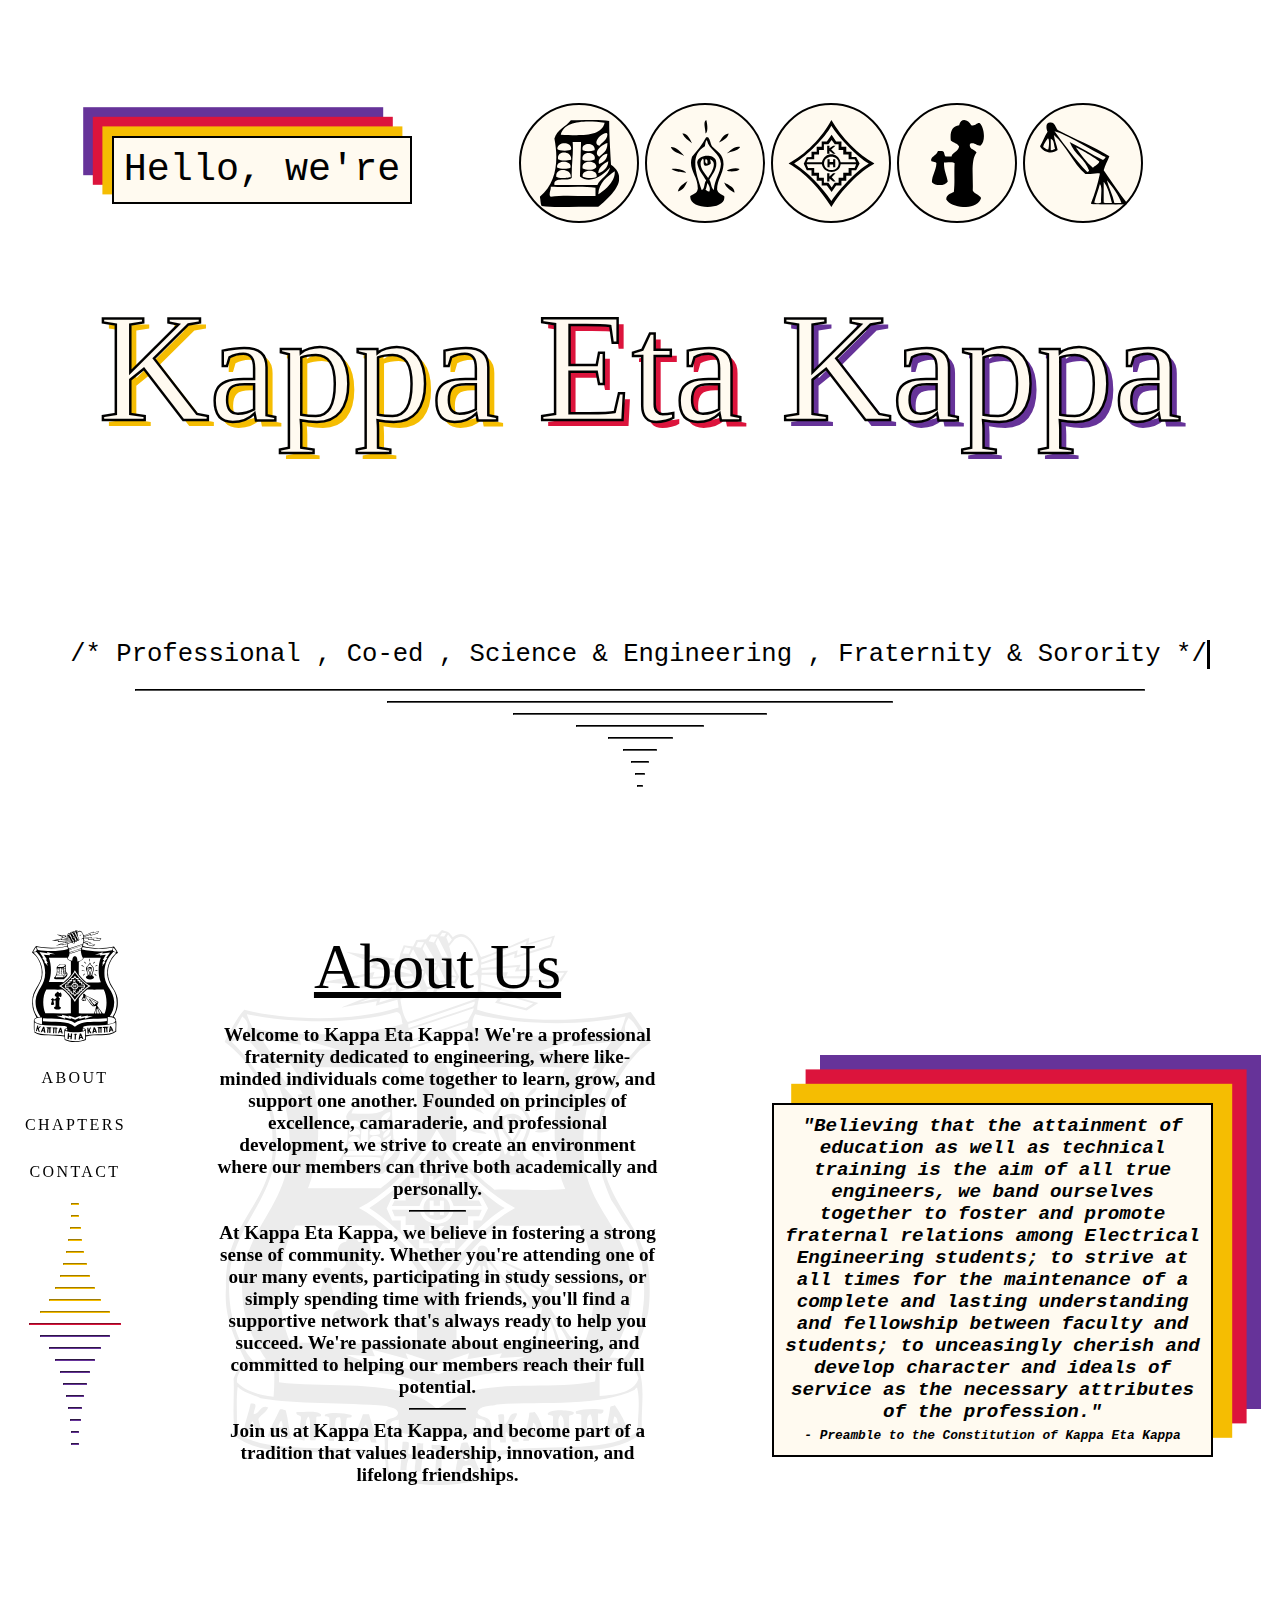
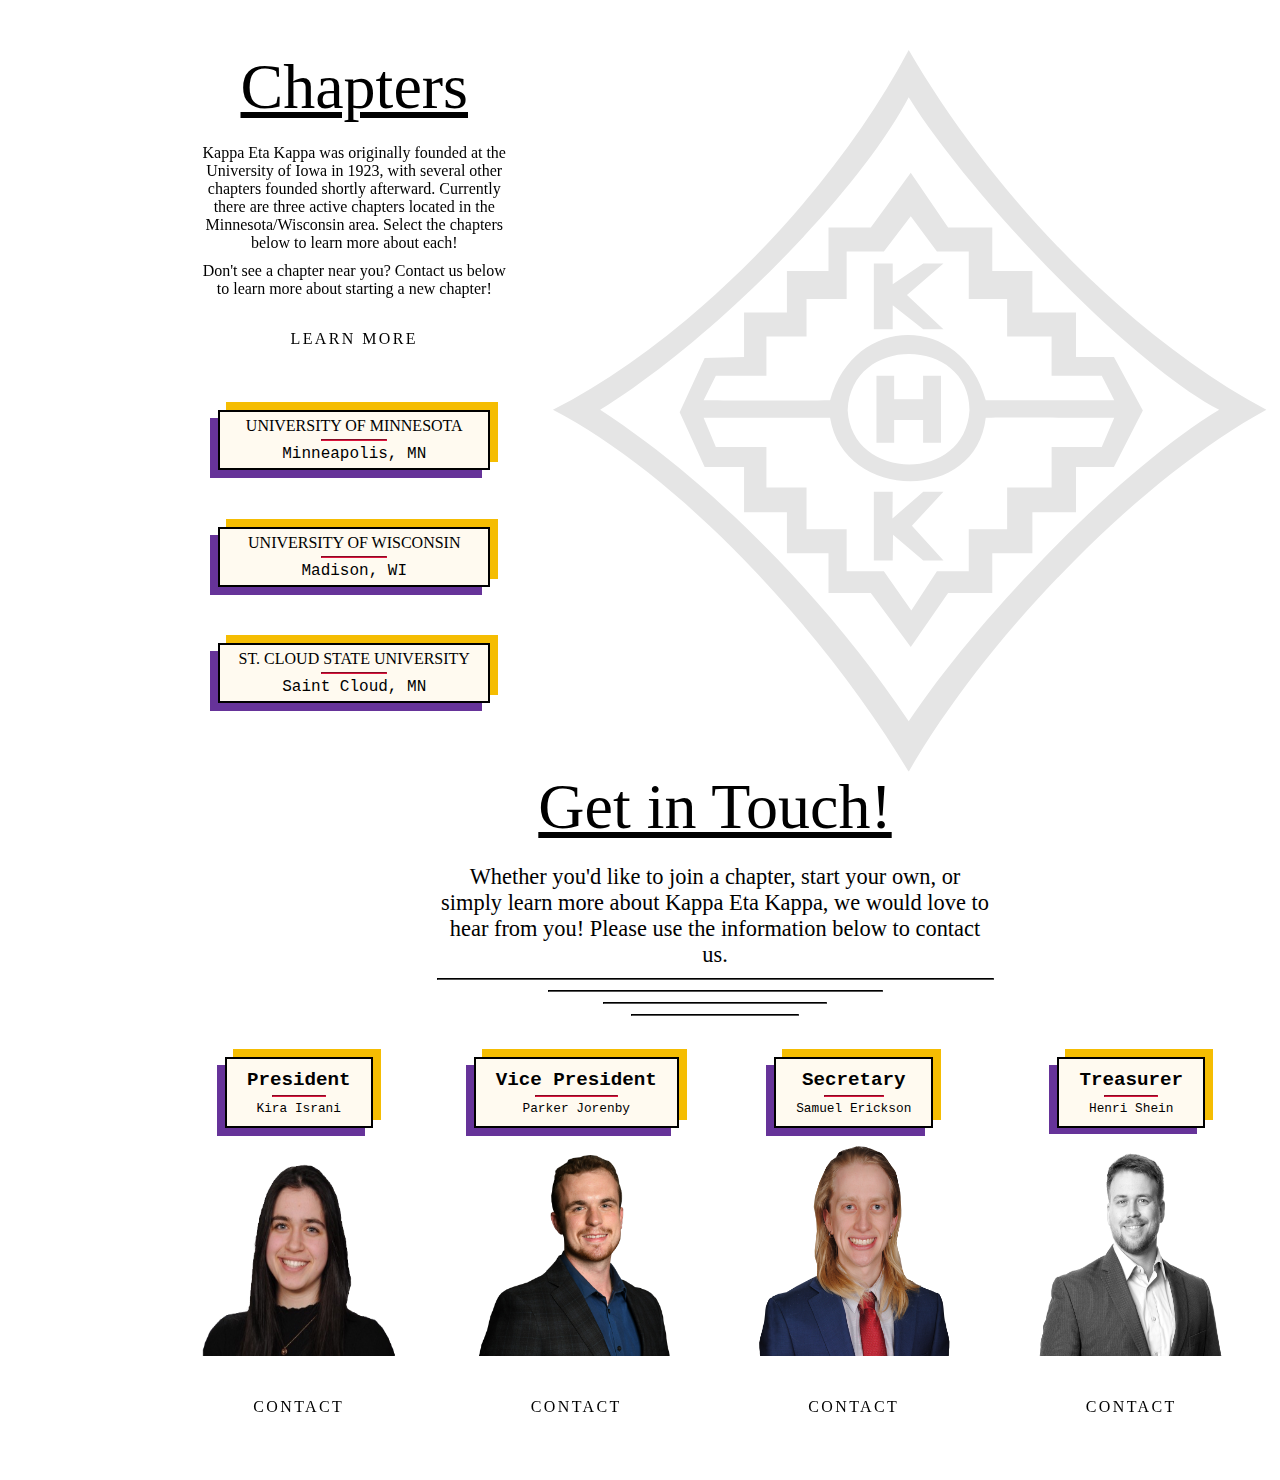
==== index.html @ 44023392 "Starting base" ====
<!DOCTYPE html>
<html lang = "en">
<head>
    <title>Kappa Eta Kappa</title>
    <meta charset="UTF-8">

    <!-- Add link to internal CSS reference here -->
    <link rel="stylesheet" href="app.css">

    <!-- Add link to internal JS reference(s) here -->
    <script src="app.js"></script>

    <!-- Add link to favicon reference here -->
    <link rel="icon" type="image/x-icon" href="/assets/favicon.ico"/>

</head>
<body>
    <!-- The first section is the title card to greet the viewers, which should be inviting and visually appealing -->
    <div class="section-title" id="title">
        <div class="divider-title">
            <div class="divider" style="grid-template-columns: 40% 50% 10%;">
                <div style="text-align: center;">
                    <p class="p1 text-greeting">
                        Hello, we're
                    </p>
                </div>
                <!-- Images placed in responsive circles -->
                <div class="divider" style="grid-template-columns: 20% 20% 20% 20% 20%">
                    <!-- Dynamo Image -->
                    <div style="resize: horizontal; padding: 5px; margin-top: 70%">
                        <div class="circle">
                            <div class="circle-content">
                                <svg height="100%" stroke-miterlimit="10" style="fill-rule:nonzero;clip-rule:evenodd;stroke-linecap:round;stroke-linejoin:round;" version="1.1" viewBox="0 0 22.2548 24.381" width="100%" xml:space="preserve" xmlns="http://www.w3.org/2000/svg" xmlns:vectornator="http://vectornator.io" xmlns:xlink="http://www.w3.org/1999/xlink">
                                    <defs/>
                                    <clipPath id="Dynamo">
                                        <rect height="24.381" width="22.2548" x="0" y="0"/>
                                    </clipPath>
                                    <g clip-path="url(#Dynamo)" id="Layer-1" vectornator:layerName="Layer 1">
                                        <path d="M19.96 12.5744C25.4191 16.4662 19.9173 21.2856 16.3774 24.3457C11.1742 24.1751 5.29921 24.6869 0.511795 24.0898C0.149273 23.4927 0.234573 22.2558 0 21.5308C4.84072 17.4471 5.23523 11.167 4.09436 5.15337C4.84072 2.65837 7.29307 1.912 8.70051 0.0354217C12.2191 0.184695 16.3454-0.273788 19.4482 0.291319C19.4482 4.60958 19.7361 8.16016 19.96 12.5744ZM16.3881 20.8377C17.9235 19.9208 21.3248 17.1592 20.9836 14.3657C18.9257 15.8904 16.5693 17.4364 16.3881 20.8377ZM16.3774 14.8775C17.369 14.7922 19.2136 13.4914 19.1923 11.5508C17.8702 12.2758 16.58 13.0329 16.3774 14.8775ZM16.6333 10.2713C17.7742 9.36501 19.0217 8.56534 18.9364 6.43286C17.529 6.82736 14.7248 9.00249 16.6333 10.2713ZM18.9364 9.50362C18.19 9.32236 15.9723 11.071 16.6333 12.3185C17.8168 11.796 18.8084 11.0817 18.9364 9.50362ZM18.9364 4.12978C18.9364 3.87388 18.9364 3.71395 18.6805 3.61799C17.1451 3.6713 14.4689 6.57147 16.7186 7.20055C17.433 6.23027 18.8191 5.71847 18.9364 4.12978ZM16.1215 18.2041C17.0385 16.3062 19.1923 15.6452 19.7041 13.3421C18.2327 15.0374 14.3942 18.3427 11.2488 15.8584L11.558 6.19829C11.1315 6.081 10.012 6.23027 9.2123 6.17696C9.50019 9.34369 8.8711 12.0199 8.9564 16.157C7.86884 17.3725 3.81713 15.6238 4.09436 18.2041C8.00745 18.2361 13.0401 18.1508 16.1215 18.2041ZM15.9189 15.8691C16.3774 13.566 11.3768 13.7579 12.0592 15.933C13.264 16.4022 15.0766 16.3915 15.9189 15.8691ZM15.7803 13.2888C16.3241 11.3056 11.4194 10.9217 12.0272 13.598C13.0721 13.9605 14.5755 14.3124 15.7803 13.2888ZM15.6097 21.2749C15.6097 20.5072 15.6097 19.7395 15.6097 18.9718C11.9205 18.3961 7.18645 18.8652 3.07077 18.7159C3.22004 19.6436 2.31374 20.8377 3.07077 21.5308C6.73863 20.9337 11.5154 21.4455 15.6097 21.2749ZM15.3538 11.039C16.0789 8.72526 11.4727 8.49069 11.9952 11.1456L12.0911 11.2096C12.6776 11.6148 14.7034 11.4442 15.3538 11.039ZM15.3538 8.48004C15.8123 6.19828 11.3661 6.02769 12.0272 8.48004C13.1254 8.89587 14.2769 8.77858 15.3538 8.48004ZM18.1687 0.803112C13.2533 0.0780702 6.89856 0.0993949 5.88564 4.12978C10.2252 4.27905 17.337 5.01476 18.1687 0.803112ZM8.77514 8.21348C9.127 6.09166 4.89403 5.9104 4.91536 8.13884C5.27788 8.7146 8.31666 8.82123 8.77514 8.21348ZM8.76448 11.1136C9.14833 8.65063 4.71277 8.34142 5.12861 10.9857C5.8963 11.4975 7.67692 11.3909 8.76448 11.1136ZM8.65786 15.9544C9.05236 13.7579 4.42489 13.0329 4.60615 15.9011C5.45914 16.5834 8.36997 16.1143 8.65786 15.9544ZM8.57256 13.4061C9.19098 11.2309 4.43555 11.1456 4.86205 13.3421C5.58709 13.7472 7.84752 13.8112 8.57256 13.4061Z" fill="#000000" fill-rule="nonzero" opacity="1" stroke="none"/>
                                    </g>
                                </svg>
                            </div>
                        </div>
                    </div>
                    <!-- Lightbulb Image -->
                    <div style="resize: horizontal; padding: 5px; margin-top: 70%">
                        <div class="circle">
                            <div class="circle-content">
                                <svg height="100%" stroke-miterlimit="10" style="fill-rule:nonzero;clip-rule:evenodd;stroke-linecap:round;stroke-linejoin:round;" version="1.1" viewBox="0 0 25.9119 32.4607" width="100%" xml:space="preserve" xmlns="http://www.w3.org/2000/svg" xmlns:vectornator="http://vectornator.io" xmlns:xlink="http://www.w3.org/1999/xlink">
                                    <defs/>
                                    <clipPath id="Lightbulb">
                                        <rect height="32.4607" width="25.9119" x="0" y="0"/>
                                    </clipPath>
                                    <g clip-path="url(#Lightbulb)" id="Layer-1" vectornator:layerName="Layer 1">
                                        <path d="M20.881 12.48C22.221 11.5 23.79 9.48 25.92 10.08C24.931 11.57 22.58 11.7 20.881 12.48Z" fill="#000000" fill-rule="nonzero" opacity="1" stroke="none"/>
                                        <path d="M20.881 18.96C21.811 18.17 24.261 17.76 25.681 18.24C25.031 19.28 22.141 19.34 20.881 18.96Z" fill="#000000" fill-rule="nonzero" opacity="1" stroke="none"/>
                                        <path d="M19.92 23.28C21.54 24.12 24.011 25.19 23.761 27.12C22.151 26.17 20.601 25.16 19.92 23.28Z" fill="#000000" fill-rule="nonzero" opacity="1" stroke="none"/>
                                        <path d="M21.601 5.04C21.191 6.95 19.511 7.59 18 8.4C18.971 7.05 19.561 5.32 21.601 5.04Z" fill="#000000" fill-rule="nonzero" opacity="1" stroke="none"/>
                                        <path d="M19.92 28.4C21.15 33.69 6.65 33.9 7.28 28.4C9.15 27.15 9.72 27.48 10.08 25.68C10.2 20.79 6.33 18.6 7.92 13.68C9.931 11.53 11.74 9.18 13.2 6.48C13.44 6.48 13.68 6.48 13.92 6.48C14.75 7.25 14.74 8.86 15.36 9.84C17.19 11.69 19.73 12.83 19.68 16.56C19.48 20.28 17.35 22.07 17.28 25.92C17.611 27.35 18.881 27.67 19.92 28.4ZM16.08 26.16C16.24 22.16 18.471 20.23 18.721 16.32C18.341 11.98 14.261 11.34 13.441 7.44C12.911 7.95 12.881 8.96 12.721 9.84C6.78999 13.28 9.60099 20.25 11.521 26.16C12.771 25.65 12.351 23.47 13.201 22.56C12.021 20.38 10.231 18.81 9.84199 15.84C10.112 12.83 15.772 12.48 16.802 14.88C17.682 18.14 15.482 20.23 14.402 22.32C15.121 23.44 15.04 25.36 16.08 26.16ZM13.92 21.6C14.891 20.19 17.79 15.72 14.641 14.64C14.721 15.2 15.021 15.54 14.881 16.32C14.301 16.7 13.86 17.21 12.721 17.04C11.891 16.75 12.58 14.94 12 14.4C9.611 16.58 12.721 19.98 13.92 21.6ZM14.401 26.64C14.881 25.53 14.331 24.57 13.681 23.52C13.42 24.38 13.311 25.39 12.96 26.16C13.46 26.3 13.651 26.75 14.401 26.64ZM13.681 16.32C13.651 15.55 13.92 14.48 12.96 14.64C12.761 15.23 12.721 16.27 13.681 16.32Z" fill="#000000" fill-rule="nonzero" opacity="1" stroke="none"/>
                                        <path d="M13.201 0C13.391 0.13 14.281 4.44 12.961 5.04C12.991 3.36 11.911 0.77 13.201 0Z" fill="#000000" fill-rule="nonzero" opacity="1" stroke="none"/>
                                        <path d="M6.241 22.8C5.342 24.54 4.901 26.17 2.641 26.64C3.141 24.66 5.09099 23.67 6.241 22.8Z" fill="#000000" fill-rule="nonzero" opacity="1" stroke="none"/>
                                        <path d="M4.321 5.04C6.081 4.75 7.191 7.1 7.921 8.64C6.54 7.62 5.061 6.7 4.321 5.04Z" fill="#000000" fill-rule="nonzero" opacity="1" stroke="none"/>
                                        <path d="M5.761 19.68C4.141 19.22 2.401 19.67 0.240001 18.24C1.82999 18.05 4.91099 18.34 5.761 19.68Z" fill="#000000" fill-rule="nonzero" opacity="1" stroke="none"/>
                                        <path d="M5.04 13.44C3.311 12.37 0.75 12.13 0 10.08C1.94099 10 3.851 11.97 5.04 13.44Z" fill="#000000" fill-rule="nonzero" opacity="1" stroke="none"/>
                                    </g>
                                </svg>
                            </div>
                        </div>
                    </div>
                    <!-- Wheatstone Image -->
                    <div style="resize: horizontal; padding: 5px; margin-top: 70%">
                        <div class="circle">
                            <div class="circle-content">
                                <svg height="100%" stroke-miterlimit="10" style="fill-rule:nonzero;clip-rule:evenodd;stroke-linecap:round;stroke-linejoin:round;" version="1.1" viewBox="0 0 49.1022 49.6409" width="100%" xml:space="preserve" xmlns="http://www.w3.org/2000/svg" xmlns:vectornator="http://vectornator.io" xmlns:xlink="http://www.w3.org/1999/xlink">
                                    <defs/>
                                    <clipPath id="Wheatstone">
                                        <rect height="49.6409" width="49.1022" x="0" y="0"/>
                                    </clipPath>
                                    <g clip-path="url(#Wheatstone)" id="Layer-1" vectornator:layerName="Layer 1">
                                        <path d="M38.6 21.12L40.589 24.81L38.6 28.69L35.99 28.69L35.99 31.8L32.99 31.8L32.99 34.63L30.23 34.63L30.23 37.359L27.19 37.359L24.62 41.079L21.87 37.359L18.96 37.359L18.96 34.63L16.1 34.63L16.1 31.8L13.15 31.8L13.15 28.69L10.44 28.69L8.72 24.93L10.44 21.19L13.15 21.12L13.15 18.06L16.1 18.06L16.1 15.21L18.96 15.21L18.96 12.21L21.87 12.21L24.62 8.44L27.19 12.21L30.23 12.21L30.23 15.21L32.99 15.21L32.99 18.06L35.99 18.06L35.99 21.12C35.99 21.12 38.6 21.12 38.6 21.12ZM38.62 24.1L37.76 22.41L34.31 22.41L34.31 19.72L31.25 19.72L31.25 17.14L28.61 17.14L28.61 13.87L26.42 13.87L24.62 11.43L22.77 13.87L20.21 13.87L20.21 17.14L17.45 17.14L17.45 19.72L14.69 19.72L14.69 22.41L11.21 22.41L10.37 24.1C10.37 24.1 16.57 24.15 19.07 24.1C20.72 18.12 28.16 18.1 29.78 24.1C32.5 24.1 38.62 24.1 38.62 24.1ZM37.76 27.32L38.62 25.31C38.62 25.31 30.87 25.27 29.78 25.31C29.11 31.27 19.97 31 19.07 25.31C16.35 25.31 10.37 25.31 10.37 25.31L11.21 27.32L14.69 27.32L14.69 30.1L17.45 30.1L17.45 32.98L20.21 32.98L20.21 35.86L22.77 35.86L24.66 38.56L26.42 35.86L28.61 35.86L28.61 32.98L31.25 32.98L31.25 30.1L34.311 30.1L34.311 27.32C34.311 27.32 37.76 27.32 37.76 27.32ZM28.66 24.78C28.66 19.74 20.53 19.53 20.28 24.78C20.53 29.65 28.36 29.86 28.66 24.78Z" fill="#000000" fill-rule="nonzero" opacity="1" stroke="none"/>
                                        <path d="M49.089 24.76C40.61 29.39 30.11 39.93 24.48 49.65C18.43 39.61 8.54 29.18 0 24.76C9.32 20.02 19.27 9.9 24.48 0C30.32 10.06 39.74 19.77 49.089 24.76ZM24.48 46.19C29.54 38.62 39.379 28.63 45.839 24.76C39.54 21.46 28.48 9.75001 24.48 3.25001C20.97 9.93001 11.03 19.93 3.25 24.76C10.92 29.76 18.87 37.78 24.48 46.19Z" fill="#000000" fill-rule="nonzero" opacity="1" stroke="none"/>
                                        <path d="M26.87 30.39L24.7 32.73L26.87 35.12L25.48 35.12L23.4 33.36L23.38 35.12L22.08 35.12L22.08 30.39L23.38 30.39L23.36 32.23L25.48 30.39L26.87 30.39Z" fill="#000000" fill-rule="nonzero" opacity="1" stroke="none"/>
                                        <path d="M26.87 14.69L24.36 16.86L26.87 19.21L25.48 19.21L23.38 17.56L23.38 19.21L22.08 19.21L22.08 14.69L23.38 14.69L23.38 16.12L25.48 14.69L26.87 14.69Z" fill="#000000" fill-rule="nonzero" opacity="1" stroke="none"/>
                                        <path d="M26.7 22.41L26.7 27.03L25.47 27.03L25.47 25.46L23.48 25.46L23.48 27.03L22.26 27.03L22.26 22.41L23.48 22.41L23.48 24.03L25.47 24.03L25.47 22.41L26.7 22.41Z" fill="#000000" fill-rule="nonzero" opacity="1" stroke="none"/>
                                    </g>
                                </svg>
                            </div>
                        </div>
                    </div>
                    <!-- Telephone Image -->
                    <div style="resize: horizontal; padding: 5px; margin-top: 70%">
                        <div class="circle">
                            <div class="circle-content">
                                <svg height="100%" stroke-miterlimit="10" style="fill-rule:nonzero;clip-rule:evenodd;stroke-linecap:round;stroke-linejoin:round;" version="1.1" viewBox="0 0 16.7549 27.5846" width="100%" xml:space="preserve" xmlns="http://www.w3.org/2000/svg" xmlns:vectornator="http://vectornator.io" xmlns:xlink="http://www.w3.org/1999/xlink">
                                    <defs/>
                                    <clipPath id="Telephone">
                                        <rect height="27.5846" width="16.7549" x="0" y="0"/>
                                    </clipPath>
                                    <g clip-path="url(#Telephone)" id="Layer-1" vectornator:layerName="Layer 1">
                                        <path d="M15.3749 0.985401C16.8949 2.3954 17.4249 6.7454 15.6149 8.1844C14.3449 8.1744 14.0749 7.1644 12.4949 7.4644C12.3849 7.6054 12.3149 7.6054 12.2549 7.9444C12.2549 9.4544 13.9149 9.3244 14.4149 10.3434C12.4949 12.8234 13.4149 18.1444 13.2149 22.3434C13.7649 23.4734 15.3049 23.6144 15.8549 24.7434C14.8349 28.7224 6.54487 28.2134 4.81487 25.2224C4.82487 23.6324 6.11487 23.3234 7.21487 22.8234C7.58487 19.5524 7.25487 17.0734 7.45487 13.7034C6.80487 13.1534 5.14487 13.6234 4.09487 13.4634C4.00487 15.9534 4.93487 17.4234 5.29487 19.4634C4.50487 20.9634 1.33487 20.9634 0.254872 19.7034C0.374872 17.3434 1.57487 16.0634 1.69487 13.7034C1.51487 12.9234-0.175128 13.6534 0.014872 12.5034C0.474872 11.3634 1.82487 11.1134 2.17487 9.8634C2.57487 9.8634 2.97487 9.8634 3.37487 9.8634C4.38487 9.8134 4.04487 11.1134 4.57487 11.5434C5.21487 11.5434 5.85487 11.5434 6.49487 11.5434C6.67487 10.4134 8.58487 10.0834 8.89487 8.4234C8.43487 7.3634 7.02487 7.2434 6.25487 6.5034C5.93487 3.7034 6.69487 1.9834 8.89487 1.7034C9.39487-0.936599 11.9249-0.166599 12.7349 1.7034C14.1649 2.0154 14.2149 0.9454 15.3749 0.985401Z" fill="#000000" fill-rule="nonzero" opacity="1" stroke="none"/>
                                    </g>
                                </svg>
                            </div>
                        </div>
                    </div>
                    <!-- Radio Image -->
                    <div style="resize: horizontal; padding: 5px; margin-top: 70%">
                        <div class="circle">
                            <div class="circle-content">
                                <svg height="100%" stroke-miterlimit="10" style="fill-rule:nonzero;clip-rule:evenodd;stroke-linecap:round;stroke-linejoin:round;" version="1.1" viewBox="0 0 33.1128 31.3268" width="100%" xml:space="preserve" xmlns="http://www.w3.org/2000/svg" xmlns:vectornator="http://vectornator.io" xmlns:xlink="http://www.w3.org/1999/xlink">
                                    <defs/>
                                    <clipPath id="Radio">
                                        <rect height="31.3268" width="33.1128" x="0" y="0"/>
                                    </clipPath>
                                    <g clip-path="url(#Radio)" id="Layer-1" vectornator:layerName="Layer 1">
                                        <path d="M3.84375 0C2.03374 0.0599844 2.30498 2.39341 2.875 3.59375C1.74501 5.26372 1.04966 7.375 0 9.125C1.40999 11.625 4.69876 12.2325 6.71875 10.5625C6.38873 8.49249 5.53125 6.93123 5.28125 4.78125C10.0713 8.95124 12.5013 15.4763 17.2812 19.6562C19.4813 19.9163 21.1725 19.0275 22.8125 19.4375C21.9756 23.4671 20.8533 27.2347 19.4375 30.6875C19.4339 30.6964 19.4414 30.7102 19.4375 30.7188C19.4413 30.8136 19.4611 30.9414 19.5 31.0938C19.7014 31.1087 19.9013 31.1288 20.125 31.1562C20.1453 31.1566 20.1669 31.1557 20.1875 31.1562C22.4349 31.1931 26.5088 31.2996 27 31.3125C29.6473 31.382 31.3295 31.2798 33.125 31.1875C33.0785 31.0153 33.0726 30.8425 33.0938 30.6562C30.0086 26.6534 27.117 22.4387 24.25 18.2188C24.8 16.2887 25.7249 14.7375 26.4062 12.9375C20.4852 8.93751 13.1287 6.385 6.71875 2.875C5.82876 1.84499 5.72375 0.040329 3.84375 0ZM5.53125 3.34375C9.89127 4.35476 19.4388 10.4375 24.9688 13.1875C24.7377 13.8065 24.4206 13.9257 24 14.375C19.68 12.135 15.6803 9.59648 11.2812 7.4375C13.2903 12.4985 17.0991 13.7487 18.7188 18.4688C18.3587 18.8688 18.4793 18.6775 18 18.9375C13.19 13.8265 9.94124 9.34375 5.53125 3.34375ZM2.875 6.21875C3.724 5.74775 3.42466 9.61349 3.125 10.3125C2.27399 10.2025 1.82784 9.69369 1.21875 9.34375C1.39874 8.04376 2.875 6.33808 2.875 6.21875ZM4.09375 6.21875C5.46375 6.68874 5.23999 8.73282 5.75 10.0625C5.23001 10.2625 4.95274 10.7038 4.09375 10.5625C4.09375 9.1235 4.09375 7.65743 4.09375 6.21875ZM13.6875 9.59375C13.9675 9.55376 20.3335 13.024 22.5625 14.875C22.2325 16.144 20.8449 16.3722 20.1562 17.2812C17.5153 15.2013 15.6785 12.3228 13.6875 9.59375ZM25.4375 22.0625C27.5885 24.4825 30.0781 27.8387 30.9688 30.7188C30.0887 30.7188 29.1925 30.7188 28.3125 30.7188C27.6725 27.5187 26.2491 25.0925 25.4375 22.0625ZM24.25 22.5625C25.87 24.7025 26.635 27.6987 27.375 30.7188C26.355 30.6198 24.8993 30.9401 24.25 30.4688C24.25 27.8288 24.25 25.2028 24.25 22.5625ZM22.8125 23.5C23.8825 24.91 23.0013 28.2688 23.2812 30.4688C22.7912 30.8387 21.1459 30.8387 20.6562 30.4688C21.2963 28.0697 22.1719 25.9 22.8125 23.5Z" fill="#000000" fill-rule="nonzero" opacity="1" stroke="none"/>
                                    </g>
                                </svg>
                            </div>
                        </div>
                    </div>
                </div>
                <div>
                    <!-- Empty for now -->
                </div>
            </div>
            <!-- Title -->
            <div class="text-title-holder">
                <p class="text-hollow text-title" style="margin: 0; font-family: Georgia, 'Times New Roman', Times, serif; text-align: center;">
                    <span class="text-shadow-gold">Kappa</span> <span class="text-shadow-red">Eta</span> <span class="text-shadow-purple">Kappa</span>
                </p>
            </div>
            <!-- Brief description with typewriter effect -->
            <div class="title-description">
                <div class="flex-wrapper">
                    <div class="typewriter">
                        <p>
                            /* Professional , Co-ed , Science & Engineering , Fraternity & Sorority */
                        </p>
                    </div>
                </div>
                <div>
                    <hr style="width: 80%; margin: 20px auto 10px">
                    <hr style="width: 40%; margin: 0 auto 10px">
                    <hr style="width: 20%; margin: 0 auto 10px">
                    <hr style="width: 10%; margin: 0 auto 10px">
                    <hr style="width: 5%; margin: 0 auto 10px">
                    <hr style="width: 2.5%; margin: 0 auto 10px">
                    <hr style="width: 1.25%; margin: 0 auto 10px">
                    <hr style="width: 0.625%; margin: 0 auto 10px">
                    <hr style="width: 0.3125%; margin: 0 auto 10px">
                </div>
            </div>
        </div>
    </div>

    <!-- Sidebar -->
    <div class="sidebar">
        <div>
            <div style="padding: 10px;">
                <a href="#title" style="height:7em;">
                    <svg height="100%" stroke-miterlimit="10" style="fill-rule:nonzero;clip-rule:evenodd;stroke-linecap:round;stroke-linejoin:round;" version="1.1" viewBox="0 0 133.925 174.438" width="100%" xml:space="preserve" xmlns="http://www.w3.org/2000/svg" xmlns:vectornator="http://vectornator.io" xmlns:xlink="http://www.w3.org/1999/xlink">
                        <defs/>
                        <clipPath id="Crest">
                            <rect height="174.438" width="133.925" x="0" y="0"/>
                        </clipPath>
                        <g clip-path="url(#Crest)" id="Layer-1" vectornator:layerName="Layer 1">
                            <path d="M108.809 56.688L114.23 49.818L112.639 49.498L117.289 43.498L115.519 43.498L121.519 35.098L109.279 36.538L110.159 34.498L97.999 38.458L106.399 38.218L105.678 39.898L115.038 38.698L110.238 46.618L112.398 46.858L109.288 51.998L110.718 52.138L108.809 56.688ZM133.2 105.958C133.76 110.479 133.86 115.629 133.2 120.118C131.95 125.898 129.97 130.958 127.2 135.238C133.679 138.328 130.52 149.868 131.28 158.038C120.509 167.629 97.429 161.009 84 165.958C83.9 167.778 84.24 170.038 83.76 171.479C75.72 175.409 58.75 175.539 51.12 171.239C50.43 169.929 50.86 167.499 50.4 165.959C35.69 161.989 14.64 167.31 3.84 159.48C2.12 154.79 3.21 147.54 2.88 141C3.42 139.49 3.72 139.11 4.32 137.881C5.26 137.381 6.26 136.941 6.96 136.2C3.85 129.39-0.31 122.35 0.48 112.44C-0.2 92.64 13.49 87.03 15.12 70.2C15.17 66.87 15.12 63.64 14.88 60.6C12.81 49.23 7.69 40.91 0 35.16C2 31.72 3.62 27.9 6.24 25.08C20.25 28.68 41.56 28.75 54.72 24.36C54.72 23.8 54.35 21.94 54.35 21.94L47.54 23.82L47.92 22.38L36.72 24.36L52.66 17.88L52.29 19.69L53.92 19.13L53.92 17.19L40.16 18.5L40.6 17.13L30.72 16.44L47.16 13.19L46.6 14.82L53.98 14.13L54.1 13.5L45.73 11.69L47.04 10.69L38.16 6.84L53.6 9L52.35 10.13L54.6 10.82L55.29 7.38L56.35 4.82L59.28 5.16L60.29 3.13L63.35 2.88L64.6 1.38L66.98 1.38L68.35 0L70.281 0.63C70.281 0.63 71.411 1.62 71.76 2.28C76.38-1.28 79.12 5.22 80.64 8.52C85.951 6.95 95.85 2.38 95.85 2.38L95.521 4.2L103.92 1.75L102.67 5.34L91.04 8.88L91.23 7.5L80.599 10.938L80.73 11.938L93.12 10.918L92.48 12.378L102.24 11.878L101.599 12.998L107.999 12.838L105.839 16.198L95.23 16.438L95.759 15.238L87.23 15.188L87.66 14.128L80.849 14.058L80.599 16.498L91.44 19.558L90.66 20.628L98.639 22.918L94.98 25.268L85.04 22.878L85.92 21.718L80.42 19.688C80.42 19.688 79.35 23.738 79.441 25.078C93.31 29.498 113.701 28.858 127.68 25.798C129.941 28.818 132.1 31.938 133.92 35.398C132.84 36.078 132 36.998 130.8 37.558C124.36 44.098 119.24 52.898 118.32 64.198C117.27 84.058 130.53 90.588 133.2 105.958ZM127.04 27.658C124.45 31.498 126.26 34.908 131.6 34.378C130.33 31.878 129.21 29.258 127.04 27.658ZM129.92 157.498C129.71 154.469 130.85 148.089 129.68 143.818C129.33 143.948 129.09 144.188 128.96 144.538C118.231 149.799 101.14 148.238 85.76 149.099C83.46 149.759 80.01 149.269 79.521 151.739C80.22 153.359 83.09 152.809 83.6 154.619C84.441 156.789 83.29 161.189 84.08 163.979C99.55 161.168 120.559 165.048 129.92 157.498ZM128 111.898C128.21 121.148 124.96 128.578 121.04 134.458C122.75 134.349 124.11 134.589 125.36 134.938C133.389 126.108 134.08 104.688 127.28 93.658C125.179 90.879 123.52 87.658 121.52 84.778C119.599 80.298 117.849 75.648 117.2 69.898C117.2 67.578 117.2 65.258 117.2 62.938C117.94 56.768 119.42 51.638 122.24 47.098C123.9 42.368 129.179 38.388 130.88 35.338C129.88 34.578 128.07 34.628 126.56 34.378C126.21 34.508 125.97 34.748 125.84 35.098C116.901 44.178 111.38 55.528 113.12 73.498C115.02 88.468 127.389 94.858 128 111.898ZM117.92 146.458C123.38 145.998 128.66 145.358 130.16 140.938C128.99 136.348 124.32 135.258 118.4 135.418C118.099 135.518 117.91 135.728 117.92 136.138C117.92 139.578 117.92 143.018 117.92 146.458ZM124.639 31.498C125.339 29.758 125.53 29.008 126.079 27.178C111.349 30.378 92.389 29.738 78.799 26.458C78.249 27.398 77.629 29.368 78.079 30.538C90.41 33.598 110.719 34.718 124.639 31.498ZM116.48 141.898C116.73 140.528 116.7 139.038 116.48 137.578C98.86 139.238 77.809 136.788 66.56 145.018C55.74 136.628 34.22 139.408 17.36 137.578C16.8 138.618 17.28 140.698 17.12 142.139C32.81 144.229 56.62 140.569 66.8 150.538C69.97 148.669 72.76 146.419 76.64 145.259C88.04 141.718 104.23 144.438 116.48 141.898ZM113.12 129.898C117.68 119.458 116.74 102.018 111.68 92.858C103.951 92.968 92.26 93.018 85.79 92.858C81.46 96.558 76.5 101.379 72.94 106.538C72.94 112.528 72.95 121.458 72.94 129.658C78.919 130.299 88.299 129.698 96.559 129.898C97.98 126.438 99.08 122.658 99.919 118.618C98.279 118.208 96.599 119.118 94.399 118.858C89.619 114.678 87.189 108.148 82.399 103.978C82.649 106.128 83.508 107.668 83.838 109.738C81.818 111.408 78.528 110.799 77.118 108.299C78.168 106.549 78.868 104.448 79.998 102.778C79.428 101.578 79.148 99.238 80.958 99.178C82.838 99.218 82.948 101.028 83.838 102.058C90.248 105.568 97.598 108.138 103.519 112.138C102.838 113.938 101.909 115.488 101.359 117.418C104.239 121.657 107.138 125.878 110.239 129.897C111.2 129.898 112.16 129.898 113.12 129.898ZM105.44 129.898C106.32 129.898 107.2 129.898 108.08 129.898C107.19 127.018 104.71 123.678 102.559 121.258C103.37 124.288 104.8 126.698 105.44 129.898ZM105.349 15.558L106.849 13.438L100.16 13.628L100.88 12.538L91.28 13.018L91.92 11.628L80.85 12.628L80.85 13.438L89.121 13.258L88.6 14.558L97.04 14.458L96.54 15.748L105.349 15.558ZM101.36 129.658C102.009 130.129 103.46 129.799 104.48 129.898C103.74 126.878 102.98 123.878 101.36 121.738C101.36 124.378 101.36 127.018 101.36 129.658ZM107.12 81.418C102.36 71.098 102.94 52.978 107.12 43.288C98.78 42.908 88.72 43.158 80.04 43.128C81.54 44.558 76.72 48.718 72.94 49.498C72.94 55.898 72.679 64.428 72.94 69.358C76.879 74.748 80.07 77.748 84.87 81.608C89.82 81.458 100.01 82.048 107.12 81.418ZM102.29 4.74801L102.96 2.51801L94.56 4.91801L94.981 3.43801L80.661 9.31801L80.791 10.248L92.161 6.35801L91.85 7.99801L102.29 4.74801ZM101.12 113.578C101.54 113.129 101.849 112.998 102.08 112.379C96.55 109.629 87 103.549 82.64 102.538C87.05 108.538 90.31 113.028 95.12 118.139C95.599 117.879 95.48 118.059 95.84 117.659C94.22 112.939 90.41 111.68 88.401 106.619C92.8 108.778 96.8 111.338 101.12 113.578ZM100.4 129.658C100.12 127.458 100.99 124.108 99.92 122.698C99.28 125.098 98.4 127.259 97.76 129.658C98.25 130.028 99.91 130.028 100.4 129.658ZM97.28 116.458C97.969 115.549 99.349 115.328 99.679 114.059C97.45 112.208 91.079 108.739 90.799 108.779C92.79 111.508 94.639 114.378 97.28 116.458ZM94.73 24.498L97.04 23.098L89.04 20.748L90.23 19.878L80.73 17.188L80.48 18.878L87.44 21.178L86.349 22.498L94.73 24.498ZM82.4 138.298L94.71 134.018L86.481 134.497L87.201 133.018L76.349 134.938L76.879 133.018C76.879 133.018 70.249 135.158 67.349 136.497C63.699 135.298 56.959 133.018 56.959 133.018L57.729 134.878L46.399 131.817L47.289 133.997L38.159 133.477L51.679 138.297L51.159 136.317L60.799 138.777L60.229 136.878L67.279 139.737L74.348 136.628L73.279 138.777L82.919 136.378L82.4 138.298ZM82.639 170.218C82.69 165.438 82.629 161.787 82.639 156.778C74.61 160.438 59.809 160.078 51.68 156.778C51.27 160.718 51.29 166.278 51.68 170.218C59.78 173.828 74.98 174.458 82.639 170.218ZM82.88 109.258C82.37 107.928 82.57 105.888 81.2 105.418C81.2 106.857 81.2 108.298 81.2 109.737C82.059 109.878 82.36 109.458 82.88 109.258ZM82.16 155.338C82.16 153.657 80.25 153.898 79.04 153.418C79.15 154.588 78.79 156.228 79.28 157.018C80.28 156.498 81.86 156.558 82.16 155.338ZM80.24 109.498C80.54 108.799 80.849 104.948 80 105.419C80 105.538 78.5 107.238 78.32 108.538C78.929 108.888 79.389 109.388 80.24 109.498ZM78.8 21.658C79.54 19.998 80.29 17.248 79.521 14.218C79.09 13.658 77.491 14.768 76.88 13.978C77.85 13.588 78.981 13.358 79.521 12.538C81.291 10.878 77.291-1.12199 72.291 2.99801C71.351 4.24801 70.641 5.09801 70.641 5.09801L71.351 7.81801L71.232 9.49801L73.761 14.698L72.732 16.748L70.482 16.748L69.351 18.558L66.921 18.748L65.851 21.058L62.601 20.378L62.101 19.318C62.101 19.318 57.481 20.748 55.281 21.658C55.751 24.468 56.171 27.088 57.601 28.938C64.7 26.518 71.66 24.188 78.8 21.658ZM66.74 112.278C72.37 102.558 82.87 92.018 91.349 87.388C81.999 82.398 72.579 72.688 66.74 62.628C61.53 72.528 51.58 82.648 42.26 87.388C50.8 91.808 60.69 102.238 66.74 112.278ZM78.08 24.058C78.6 23.378 78.75 23.128 78.6 22.438C71.731 24.878 64.85 27.248 57.79 29.558C57.79 30.248 57.73 30.318 57.92 30.778C65.1 28.438 71.42 26.358 78.08 24.058ZM76.639 28.378C76.98 27.438 78.27 25.748 78.349 24.628C72.289 26.688 64.16 29.318 57.979 31.438C57.979 32.398 58.159 33.658 58.159 34.618C64.6 32.558 70.5 30.478 76.639 28.378ZM79.52 44.028C77.33 41.268 76.179 34.798 76.04 31.498C70.1 33.438 64.35 35.498 58.29 37.498C58.23 40.478 56.66 41.878 55.48 43.998C56.29 45.878 59.59 47.668 62.48 48.058C63.43 44.928 63 40.418 67.52 40.858C70.19 41.948 70.95 44.948 70.64 49.018C75.01 48.668 77.74 46.968 79.52 44.028ZM76.16 30.778C76.42 30.438 76.73 29.818 76.48 29.188C70.419 31.128 64.73 32.988 58.35 35.248C58.35 35.648 58.29 36.478 58.29 36.878C64.92 34.628 70.12 32.738 76.16 30.778ZM72.92 14.438L70.66 9.49801L69.92 10.878L71.29 14.248L72.92 14.438ZM72.25 16.158L72.8 14.938L71.571 14.788L70.881 16.138L72.25 16.158ZM71.48 2.99801L70.29 1.43801L69.73 2.31801C69.73 2.31801 70.32 3.84801 70.54 4.24801L71.48 2.99801ZM69.599 10.378L70.349 9.12801L68.54 8.93801L68 10.138L69.599 10.378ZM70.23 8.55801L67.1 2.43801L66.35 4.18801L68.35 8.43801L70.23 8.55801ZM69.05 2.07801L69.68 1.01801L68.42 0.838007L67.76 1.97801L69.05 2.07801ZM69.04 17.938L69.6 16.628L67.73 16.498L67.29 17.878L69.04 17.938ZM69.44 15.898L67.29 11.318L66.23 13.248L67.52 15.898C67.52 15.898 69.44 15.898 69.44 15.898ZM65.85 12.558L66.85 10.938L64.98 10.878L64.4 12.538L65.85 12.558ZM65.84 3.89801L66.79 2.18801L65.04 1.99801L64.16 3.55801L65.84 3.89801ZM66.73 10.378L63.1 4.12801L62.29 5.99801L64.79 10.318L66.73 10.378ZM65.23 20.378L65.98 18.498L63.92 18.538L63.23 19.818L65.23 20.378ZM65.84 17.818L63.2 13.498L62.48 15.188L63.68 17.818L65.84 17.818ZM62.79 12.438L59.29 6.05801L58.29 7.99801L60.98 12.188L62.79 12.438ZM61.98 14.558L62.79 13.058L61.1 12.818L60.32 14.218L61.98 14.558ZM61.76 5.55801L62.73 3.81801L60.79 3.74801L60.08 5.33801L61.76 5.55801ZM61.73 18.628L61.1 17.628L51.31 20.448L51.6 19.058L42.35 22.748L49.1 21.248L48.66 22.818L61.73 18.628ZM60.55 69.358C60.6 64.628 60.54 55.628 60.55 48.538C58.59 47.628 53.54 45.498 54.98 43.128C45.12 43.308 33.84 42.988 26.24 43.288C30.33 53.218 30.79 70.468 26.24 81.178C33.7 81.158 44.13 81.188 49.1 81.188C54.26 77.128 57.04 74.248 60.55 69.358ZM60.55 129.658C60.55 122.219 60.51 112.379 60.51 106.538C56.96 101.188 52.58 96.478 47.37 92.858C41.87 92.938 30.24 92.858 22.4 92.858C16.48 101.748 16 118.968 20.72 129.658C34.03 129.788 47.95 130.218 60.55 129.658ZM60.73 17.128C60.66 16.938 60.42 16.688 60.29 16.378C58.45 16.508 56.53 16.948 54.8 17.098C54.8 17.658 54.8 18.218 54.8 18.778C56.6 18.318 59.04 17.688 60.73 17.128ZM59.98 15.818L59.23 14.498L45.2 15.418L45.73 14.248L36.73 16.058L41.98 16.438L41.42 17.688L59.98 15.818ZM58.98 13.938L58.23 12.628L50.72 10.378L51.66 9.55801L43.66 8.31801L48.8 10.618L47.66 11.378L58.98 13.938ZM57.92 7.49801L58.64 5.81801L56.79 5.43801L55.98 7.37801L57.92 7.49801ZM57.54 11.748L57.08 10.738L55.76 9.17801L55.29 10.998L57.54 11.748ZM56 29.578C55.62 28.038 55.7 26.038 54.08 25.738C40.63 29.708 21.15 29.318 7.03999 26.458C7.65999 28.078 8.15999 29.818 9.19999 31.018C23.54 33.678 43.25 33.318 56 29.578ZM54.56 156.538C55 156.018 54.72 154.778 54.8 153.898C53.55 154.008 52.37 154.188 52.16 155.338C52.56 156.138 53.49 156.408 54.56 156.538ZM54.56 151.738C54.25 150.129 52.48 150.188 50.96 149.578C37.16 148.458 22.69 149.148 11.36 147.179C8.96999 145.979 5.89999 145.439 4.15999 143.578C3.59999 147.898 4.07999 153.259 3.91999 157.978C13.97 165.398 35.3 161.188 50.24 164.218C50.82 160.697 49.53 157.438 50.96 154.138C52.04 153.218 54.43 153.608 54.56 151.738ZM27.44 37.498L36.08 37.738L23.6 34.138L24.08 36.058L11.6 34.138L17.6 43.258L15.75 43.318L20.24 49.018L18.79 49.518L24.8 56.218L23 51.818L24.62 51.518L21.44 46.138L23.36 46.138L18.32 38.458L28.16 39.418L27.44 37.498ZM5.59999 109.978C7.27999 92.058 20.96 86.138 20.48 66.058C20.3 52.078 14.57 42.038 7.03999 34.138C6.87999 34.138 6.71999 34.138 6.55999 34.138C4.93999 34.708 3.39999 34.498 2.23999 35.098C9.89999 42.578 15.66 51.458 16.4 65.338C16.76 83.498 4.36999 90.879 1.75999 106.858C0.489991 117.818 3.16999 128.698 8.95999 135.419C10.78 135.729 11.37 135.208 13.04 134.939C8.49999 127.978 5.07999 121.288 5.59999 109.978ZM15.44 146.698C15.72 143.098 15.81 139.138 15.44 136.379C10.16 135.939 3.83999 136.429 3.91999 142.139C6.52999 144.888 10.65 146.128 15.44 146.698ZM1.75999 33.658C6.62999 35.228 9.33999 29.768 5.59999 27.178C4.45999 29.478 3.10999 31.568 1.75999 33.658Z" fill="#000000" fill-rule="nonzero" opacity="1" stroke="none"/>
                            <path d="M127.04 157.978C126.35 158.068 125.98 158.058 125.35 157.998C125.29 157.559 125.1 157.498 124.88 156.538C123.75 156.438 122.88 156.618 122 156.778C121.8 157.299 121.74 158.228 121.48 158.688C121.099 158.878 120.849 158.938 119.839 158.938C120.079 155.658 120.9 152.958 121.279 149.818C121.919 149.558 122.039 149.558 122.718 149.339C124.57 151.808 125.98 154.718 127.04 157.978ZM123.679 155.098C123.48 154.178 123.49 153.048 122.48 152.938C122.349 153.938 122.11 154.168 122.24 155.098C122.79 155.248 122.849 154.898 123.679 155.098Z" fill="#000000" fill-rule="nonzero" opacity="1" stroke="none"/>
                            <path d="M119.12 150.778C119.28 151.898 118.559 152.138 117.44 151.978C117.29 154.688 117.629 156.908 117.679 159.418C117.119 159.418 116.559 159.418 115.999 159.418C115.609 157.088 115.969 154.008 115.039 152.218C112.909 152.947 114.689 158.108 114.079 159.657C113.439 159.657 112.799 159.657 112.159 159.657C112.159 157.258 112.159 154.857 112.159 152.457C111.779 151.878 110.039 152.657 110.479 151.258C112.57 150.468 116.62 150.358 119.12 150.778Z" fill="#000000" fill-rule="nonzero" opacity="1" stroke="none"/>
                            <path d="M109.76 151.498C110 152.618 108.771 152.269 108.321 152.698C108.321 155.098 108.321 157.498 108.321 159.898C107.76 159.898 107.201 159.898 106.64 159.898C106.321 156.919 107.38 153.738 105.68 152.458C104 153.858 105.76 157.299 105.201 159.898C104.56 159.898 103.921 159.898 103.281 159.898C103.361 158.488 103.22 155.348 103.281 153.178C103.361 152.138 101.621 152.918 101.6 151.978C102.54 150.438 108.15 150.918 109.76 151.498Z" fill="#000000" fill-rule="nonzero" opacity="1" stroke="none"/>
                            <path d="M97.52 56.938C98.86 55.958 100.429 53.938 102.559 54.538C101.57 56.028 99.219 56.158 97.52 56.938Z" fill="#000000" fill-rule="nonzero" opacity="1" stroke="none"/>
                            <path d="M97.52 63.418C98.45 62.628 100.9 62.218 102.32 62.698C101.67 63.738 98.78 63.798 97.52 63.418Z" fill="#000000" fill-rule="nonzero" opacity="1" stroke="none"/>
                            <path d="M101.36 159.898C101.009 160.268 100.13 160.108 99.44 160.138C99.099 159.497 98.969 159.008 98.719 158.457C98.119 158.657 97.099 158.758 96.23 158.687C96.099 159.247 95.99 160.047 95.599 160.617C95.039 160.617 94.48 160.617 93.919 160.617C94.27 157.367 95.599 155.097 95.839 151.737C96.599 151.687 96.959 151.577 97.52 151.497C99.46 153.638 99.96 157.218 101.36 159.898ZM98 157.258C98.21 156.747 97.9 155.058 97.04 154.858C96.97 155.669 96.66 156.238 96.8 157.258C97.2 157.258 97.599 157.258 98 157.258Z" fill="#000000" fill-rule="nonzero" opacity="1" stroke="none"/>
                            <path d="M96.559 67.738C98.179 68.578 100.65 69.648 100.4 71.578C98.79 70.628 97.24 69.618 96.559 67.738Z" fill="#000000" fill-rule="nonzero" opacity="1" stroke="none"/>
                            <path d="M98.24 49.498C97.83 51.408 96.15 52.048 94.639 52.858C95.61 51.508 96.2 49.778 98.24 49.498Z" fill="#000000" fill-rule="nonzero" opacity="1" stroke="none"/>
                            <path d="M96.559 72.858C97.789 78.148 83.289 78.358 83.919 72.858C85.789 71.608 86.359 71.938 86.719 70.138C86.839 65.248 82.969 63.058 84.559 58.138C86.57 55.988 88.379 53.638 89.839 50.938C90.079 50.938 90.319 50.938 90.559 50.938C91.389 51.708 91.379 53.318 91.999 54.298C93.829 56.148 96.369 57.288 96.319 61.018C96.119 64.738 93.989 66.528 93.919 70.378C94.25 71.808 95.52 72.128 96.559 72.858ZM92.719 70.618C92.879 66.618 95.11 64.688 95.36 60.778C94.98 56.438 90.9 55.798 90.08 51.898C89.55 52.408 89.52 53.418 89.36 54.298C83.429 57.738 86.24 64.708 88.16 70.618C89.41 70.108 88.99 67.928 89.84 67.018C88.66 64.838 86.87 63.268 86.481 60.298C86.751 57.288 92.411 56.938 93.441 59.338C94.321 62.598 92.121 64.688 91.041 66.778C91.76 67.898 91.679 69.818 92.719 70.618ZM90.559 66.058C91.53 64.648 94.429 60.178 91.28 59.098C91.36 59.658 91.66 59.998 91.52 60.778C90.94 61.158 90.499 61.668 89.36 61.498C88.53 61.208 89.219 59.398 88.639 58.858C86.25 61.038 89.36 64.438 90.559 66.058ZM91.04 71.098C91.52 69.988 90.97 69.028 90.32 67.978C90.059 68.838 89.95 69.848 89.599 70.618C90.099 70.758 90.29 71.208 91.04 71.098ZM90.32 60.778C90.29 60.008 90.559 58.938 89.599 59.098C89.4 59.688 89.36 60.728 90.32 60.778Z" fill="#000000" fill-rule="nonzero" opacity="1" stroke="none"/>
                            <path d="M90.08 156.298C90.32 158.247 92.64 159.298 92.48 160.858C91.839 160.858 91.2 160.858 90.559 160.858C90.03 159.708 89.33 158.728 88.639 157.738C87.849 158.188 88.679 159.728 88.4 161.098C87.839 161.098 87.28 161.098 86.719 161.098C86.099 158.818 86.509 155.388 85.999 152.457C86.309 152.128 87.039 152.218 87.679 152.218C88.27 152.827 87.57 154.728 88.159 155.338C89.819 154.598 88.979 151.358 91.999 151.978C91.61 153.668 90.28 154.418 90.08 156.298Z" fill="#000000" fill-rule="nonzero" opacity="1" stroke="none"/>
                            <path d="M89.84 44.458C90.03 44.588 90.92 48.898 89.6 49.498C89.63 47.818 88.55 45.228 89.84 44.458Z" fill="#000000" fill-rule="nonzero" opacity="1" stroke="none"/>
                            <path d="M82.88 67.258C81.981 68.998 81.54 70.628 79.28 71.098C79.78 69.118 81.73 68.128 82.88 67.258Z" fill="#000000" fill-rule="nonzero" opacity="1" stroke="none"/>
                            <path d="M80.96 49.498C82.72 49.208 83.83 51.558 84.56 53.098C83.179 52.078 81.7 51.158 80.96 49.498Z" fill="#000000" fill-rule="nonzero" opacity="1" stroke="none"/>
                            <path d="M80.02 85.038L80.879 86.728C80.879 86.728 74.759 86.728 72.039 86.728C70.419 80.728 62.979 80.748 61.329 86.728C58.829 86.778 52.629 86.728 52.629 86.728L53.469 85.038L56.949 85.038L56.949 82.348L59.709 82.348L59.709 79.768L62.469 79.768L62.469 76.498L65.029 76.498L66.879 74.058L68.679 76.498L70.869 76.498L70.869 79.768L73.509 79.768L73.509 82.348L76.57 82.348L76.57 85.038L80.02 85.038ZM66.62 79.488L69.13 77.318L67.74 77.318L65.64 78.748L65.64 77.318L64.34 77.318L64.34 81.838L65.64 81.838L65.64 80.188L67.74 81.838L69.13 81.838L66.62 79.488Z" fill="#000000" fill-rule="nonzero" opacity="1" stroke="none"/>
                            <path d="M80.88 87.938L80.021 89.948L76.571 89.948L76.571 92.728L73.51 92.728L73.51 95.608L70.87 95.608L70.87 98.488L68.68 98.488L66.92 101.188L65.03 98.488L62.47 98.488L62.47 95.608L59.71 95.608L59.71 92.728L56.95 92.728L56.95 89.948L53.47 89.948L52.63 87.938C52.63 87.938 58.61 87.938 61.33 87.938C62.23 93.628 71.37 93.898 72.04 87.938C73.13 87.898 80.88 87.938 80.88 87.938ZM66.96 95.358L69.13 93.018L67.74 93.018L65.62 94.858L65.64 93.018L64.34 93.018L64.34 97.747L65.64 97.747L65.66 95.987L67.74 97.747L69.13 97.747L66.96 95.358Z" fill="#000000" fill-rule="nonzero" opacity="1" stroke="none"/>
                            <path d="M82.4 64.138C80.78 63.678 79.04 64.128 76.879 62.698C78.469 62.508 81.55 62.798 82.4 64.138Z" fill="#000000" fill-rule="nonzero" opacity="1" stroke="none"/>
                            <path d="M81.679 57.898C79.95 56.828 77.389 56.588 76.639 54.538C78.58 54.458 80.49 56.428 81.679 57.898Z" fill="#000000" fill-rule="nonzero" opacity="1" stroke="none"/>
                            <path d="M80 169.498C79.72 169.778 79 169.849 78.42 169.748C78.04 169.188 77.92 168.879 77.36 168.299C77.03 168.089 75.549 168.259 74.96 168.538C74.72 169.148 74.6 169.688 74.231 170.379C73.731 170.439 73.291 170.498 72.56 170.458C73.05 167.269 73.701 164.238 74.481 161.339C74.831 160.969 75.71 161.129 76.401 161.099C77.55 163.948 78.86 166.638 80 169.498ZM75.2 166.618C75.51 166.948 76.33 166.948 76.639 166.618C76.339 165.879 76.419 165.129 75.66 164.688C75.349 165.438 75.349 166.048 75.2 166.618Z" fill="#000000" fill-rule="nonzero" opacity="1" stroke="none"/>
                            <path d="M88.099 87.388C81.639 91.258 71.799 101.247 66.74 108.818C61.13 100.408 53.18 92.388 45.51 87.388C53.29 82.558 63.23 72.558 66.74 65.878C70.74 72.378 81.8 84.088 88.099 87.388ZM82.849 87.438L80.86 83.748L78.25 83.748L78.25 80.688L75.25 80.688L75.25 77.838L72.49 77.838L72.49 74.838L69.45 74.838L66.88 71.068L64.13 74.838L61.22 74.838L61.22 77.838L58.36 77.838L58.36 80.688L55.41 80.688L55.41 83.748L52.7 83.818L50.98 87.558L52.7 91.318L55.41 91.318L55.41 94.428L58.36 94.428L58.36 97.258L61.22 97.258L61.22 99.987L64.13 99.987L66.88 103.707L69.45 99.987L72.49 99.987L72.49 97.258L75.25 97.258L75.25 94.428L78.25 94.428L78.25 91.318L80.86 91.318L82.849 87.438Z" fill="#000000" fill-rule="nonzero" opacity="1" stroke="none"/>
                            <path d="M76.639 6.53801C76.82 7.62801 74.849 9.81801 73.52 9.41801C74.54 8.43801 76.13 8.02801 76.639 6.53801Z" fill="#000000" fill-rule="nonzero" opacity="1" stroke="none"/>
                            <path d="M69.92 162.298C69.95 163.128 69.441 163.418 68.481 163.258C68.31 165.648 68.151 168.048 68.241 170.697C67.451 171.088 67.321 170.647 66.321 170.697C66.321 167.707 66.631 166.277 66.561 163.497C66.341 162.997 65.211 163.407 65.121 162.777C65.121 162.457 65.121 162.137 65.121 161.817C66.66 162.038 69.139 161.318 69.92 162.298Z" fill="#000000" fill-rule="nonzero" opacity="1" stroke="none"/>
                            <path d="M62.54 87.408C62.79 82.158 70.92 82.368 70.92 87.408C70.62 92.488 62.79 92.278 62.54 87.408ZM68.96 89.658L68.96 85.038L67.73 85.038L67.73 86.658L65.74 86.658L65.74 85.038L64.52 85.038L64.52 89.658L65.74 89.658L65.74 88.088L67.73 88.088L67.73 89.657L68.96 89.657L68.96 89.658Z" fill="#000000" fill-rule="nonzero" opacity="1" stroke="none"/>
                            <path d="M60.56 161.338C61.29 161.008 61.42 161.447 62.48 161.338C62.47 164.527 62.02 167.277 61.76 170.218C61.07 170.188 60.19 170.348 59.84 169.978C59.73 168.668 60.04 167.938 60.08 166.618C59.58 166.238 58.82 166.118 57.92 166.139C57.48 167.129 57.24 168.339 57.2 169.739C56.56 169.739 55.92 169.739 55.28 169.739C55.5 166.76 55.8 163.859 56 160.859C56.69 160.889 57.57 160.729 57.92 161.099C58.09 162.469 57.73 163.498 57.68 164.458C58.18 164.839 59.27 164.958 60.16 164.938C60.42 164.188 60.53 162.748 60.56 161.338Z" fill="#000000" fill-rule="nonzero" opacity="1" stroke="none"/>
                            <path d="M53.12 65.578C58.24 69.228 53.08 73.748 49.76 76.618C44.88 76.458 39.37 76.938 34.88 76.378C34.54 75.818 34.62 74.658 34.4 73.978C38.94 70.148 39.31 64.258 38.24 58.618C38.94 56.278 41.24 55.578 42.56 53.818C45.86 53.958 49.73 53.528 52.64 54.058C52.64 58.108 52.91 61.438 53.12 65.578ZM49.77 73.328C51.21 72.468 54.4 69.878 54.08 67.258C52.15 68.688 49.94 70.138 49.77 73.328ZM49.76 67.738C50.69 67.658 52.42 66.438 52.4 64.618C51.16 65.298 49.95 66.008 49.76 67.738ZM50 63.418C51.07 62.568 52.24 61.818 52.16 59.818C50.84 60.188 48.21 62.228 50 63.418ZM52.16 62.698C51.46 62.528 49.38 64.168 50 65.338C51.11 64.848 52.04 64.178 52.16 62.698ZM52.16 57.658C52.16 57.418 52.16 57.268 51.92 57.178C50.48 57.228 47.97 59.948 50.08 60.538C50.75 59.628 52.05 59.148 52.16 57.658ZM49.52 70.858C50.38 69.078 52.4 68.458 52.88 66.298C51.5 67.888 47.9 70.988 44.95 68.658L45.24 59.598C44.84 59.488 43.79 59.628 43.04 59.578C43.31 62.548 42.72 65.058 42.8 68.938C41.78 70.078 37.98 68.438 38.24 70.858C41.91 70.888 46.63 70.808 49.52 70.858ZM49.33 68.668C49.76 66.508 45.07 66.688 45.71 68.728C46.84 69.168 48.54 69.158 49.33 68.668ZM49.2 66.248C49.71 64.388 45.11 64.028 45.68 66.538C46.66 66.878 48.07 67.208 49.2 66.248ZM49.04 73.738C49.04 73.018 49.04 72.298 49.04 71.578C45.58 71.038 41.14 71.478 37.28 71.338C37.42 72.208 36.57 73.328 37.28 73.978C40.72 73.418 45.2 73.898 49.04 73.738ZM48.8 64.138C49.48 61.968 45.16 61.748 45.65 64.238L45.74 64.298C46.29 64.678 48.19 64.518 48.8 64.138ZM48.8 61.738C49.23 59.598 45.06 59.438 45.68 61.738C46.71 62.128 47.79 62.018 48.8 61.738ZM51.44 54.538C46.83 53.858 40.87 53.878 39.92 57.658C43.99 57.798 50.66 58.488 51.44 54.538ZM42.63 61.488C42.96 59.498 38.99 59.328 39.01 61.418C39.35 61.958 42.2 62.058 42.63 61.488ZM42.62 64.208C42.98 61.898 38.82 61.608 39.21 64.088C39.93 64.568 41.6 64.468 42.62 64.208ZM42.52 68.748C42.89 66.688 38.55 66.008 38.72 68.698C39.52 69.338 42.25 68.898 42.52 68.748ZM42.44 66.358C43.02 64.318 38.56 64.238 38.96 66.298C39.64 66.678 41.76 66.738 42.44 66.358Z" fill="#000000" fill-rule="nonzero" opacity="1" stroke="none"/>
                            <path d="M47.84 161.098C47.28 161.098 46.72 161.098 46.16 161.098C45.97 160.408 45.67 159.827 45.44 159.178C44.64 159.178 43.84 159.178 43.04 159.178C42.54 159.818 42.54 159.997 42.04 160.818C41.48 160.938 41.42 160.818 40.64 160.858C40.85 158.379 42.73 154.818 43.52 152.218C44.16 152.218 44.8 152.218 45.44 152.218C46.35 155.068 47.08 158.098 47.84 161.098ZM44.96 157.738C45.15 156.748 44.73 156.438 44.48 155.438C44.24 155.438 43.45 156.788 43.52 157.738C44 157.738 44.48 157.738 44.96 157.738Z" fill="#000000" fill-rule="nonzero" opacity="1" stroke="none"/>
                            <path d="M44.72 97.258C46.24 98.668 46.77 103.018 44.96 104.457C43.69 104.447 43.42 103.437 41.84 103.737C41.73 103.878 41.66 103.878 41.6 104.217C41.6 105.727 43.26 105.597 43.76 106.616C41.84 109.096 42.76 114.417 42.56 118.616C43.11 119.746 44.65 119.887 45.2 121.016C44.18 124.995 35.89 124.486 34.16 121.495C34.17 119.905 35.46 119.596 36.56 119.096C36.93 115.825 36.6 113.346 36.8 109.976C36.15 109.426 34.49 109.896 33.44 109.736C33.35 112.226 34.28 113.696 34.64 115.736C33.85 117.236 30.68 117.236 29.6 115.976C29.72 113.616 30.92 112.336 31.04 109.976C30.86 109.196 29.17 109.926 29.36 108.776C29.82 107.636 31.17 107.386 31.52 106.136C31.92 106.136 32.32 106.136 32.72 106.136C33.73 106.086 33.39 107.386 33.92 107.816C34.56 107.816 35.2 107.816 35.84 107.816C36.02 106.686 37.93 106.356 38.24 104.696C37.78 103.636 36.37 103.516 35.6 102.776C35.28 99.976 36.04 98.256 38.24 97.976C38.74 95.336 41.27 96.106 42.08 97.976C43.51 98.288 43.56 97.218 44.72 97.258Z" fill="#000000" fill-rule="nonzero" opacity="1" stroke="none"/>
                            <path d="M39.92 152.458C40.32 153.658 38.75 152.898 38.48 153.419C38.02 155.439 38.33 158.229 38.24 160.618C37.68 160.698 37.34 160.998 36.56 160.858C36.23 159.058 36.99 155.298 36.32 153.178C35.76 153.098 35.4 153.218 35.12 153.418C34.29 155.067 34.97 158.197 34.4 160.617C33.84 160.617 33.28 160.617 32.72 160.617C32.87 158.287 33.06 155.997 32.96 153.418C33.02 152.707 30.79 153.048 31.76 152.218C33.68 151.498 37.61 151.738 39.92 152.458Z" fill="#000000" fill-rule="nonzero" opacity="1" stroke="none"/>
                            <path d="M30.32 152.218C30.72 153.418 29.15 152.648 28.88 153.178C28.76 155.537 29.15 158.407 28.64 160.378C28.08 160.378 27.52 160.378 26.96 160.378C26.64 157.907 27.29 154.258 26.48 152.878C24.92 153.817 26.04 158.688 25.16 160.438C24.54 160.498 24.16 160.248 23.6 160.138C23.56 157.698 23.81 155.548 24.08 153.418C24.25 152.128 22.33 152.928 22.64 151.497C24.35 151.658 29.03 150.848 30.32 152.218Z" fill="#000000" fill-rule="nonzero" opacity="1" stroke="none"/>
                            <path d="M20.96 159.898C20.32 159.898 19.68 159.898 19.04 159.898C18.78 159.098 18.8 158.919 18.48 158.058C17.73 157.768 17.28 157.658 16.16 157.738C15.6 158.419 15.16 158.988 14.79 159.438C14.23 159.318 14.26 159.368 13.52 159.178C14.55 156.128 16.1 153.598 17.36 150.778C17.68 150.488 18.75 150.799 19.28 151.018C20.06 153.848 20.18 156.698 20.96 159.898ZM16.88 156.058C17.38 156.218 17.73 156.558 18.32 156.298C18.23 155.438 18.29 154.678 17.79 154.188C17.35 154.798 17.09 155.388 16.88 156.058Z" fill="#000000" fill-rule="nonzero" opacity="1" stroke="none"/>
                            <path d="M9.19999 152.218C11.16 152.018 11.32 149.008 13.76 150.058C13.1 151.638 11.5 152.278 10.64 153.658C10.93 155.288 11.61 156.888 12.04 158.379C11.62 159.089 10.79 158.379 10.1 158.189C9.85999 156.829 9.11999 155.819 8.95999 154.379C7.92999 154.788 8.17999 156.479 7.75999 157.498C7.11999 157.498 6.38999 157.589 6.07999 157.259C6.60999 154.269 7.64999 151.788 8.23999 148.859C8.82999 148.829 9.39999 148.819 9.67999 149.099C10.02 149.808 9.16999 151.058 9.19999 152.218Z" fill="#000000" fill-rule="nonzero" opacity="1" stroke="none"/>
                        </g>
                    </svg>
                </a>
            </div>
            <div style="text-align: center; width: 100%;">
                <a href="#about" class="button borderless" style="margin: 5px;">About</a>
                <a href="#chapters" class="button borderless" style="margin: 5px;">Chapters</a>
                <a href="#contact" class="button borderless" style="margin: 5px;">Contact</a>
            </div>
            <div>
                <hr style="width: 3.875%; margin: 10px auto 0; border-color: #f5bd02">
                <hr style="width: 4.5%; margin: 10px auto 0; border-color: #f5bd02">
                <hr style="width: 6%; margin: 10px auto 0; border-color: #f5bd02">
                <hr style="width: 8%; margin: 10px auto 0; border-color: #f5bd02">
                <hr style="width: 10.5%; margin: 10px auto 0; border-color: #f5bd02">
                <hr style="width: 14.25%; margin: 10px auto 0; border-color: #f5bd02">
                <hr style="width: 19%; margin: 10px auto 0; border-color: #f5bd02">
                <hr style="width: 25.3125%; margin: 10px auto 0; border-color: #f5bd02">
                <hr style="width: 33.75%; margin: 10px auto 0; border-color: #f5bd02">
                <hr style="width: 45%; margin: 10px auto 0; border-color: #f5bd02">
                <hr style="width: 60%; margin: 10px auto 0; border-color: crimson">
                <hr style="width: 45%; margin: 10px auto 0; border-color: rebeccapurple;">
                <hr style="width: 33.75%; margin: 10px auto 0; border-color: rebeccapurple;">
                <hr style="width: 25.3125%; margin: 10px auto 0; border-color: rebeccapurple;">
                <hr style="width: 19%; margin: 10px auto 0; border-color: rebeccapurple;">
                <hr style="width: 14.25%; margin: 10px auto 0; border-color: rebeccapurple;">
                <hr style="width: 10.5%; margin: 10px auto 0; border-color: rebeccapurple;">
                <hr style="width: 8%; margin: 10px auto 0; border-color: rebeccapurple;">
                <hr style="width: 6%; margin: 10px auto 0; border-color: rebeccapurple;">
                <hr style="width: 4.5%; margin: 10px auto 0; border-color: rebeccapurple;">
                <hr style="width: 3.875%; margin: 10px auto 0; border-color: rebeccapurple;">
            </div>
        </div>
    </div>
    
    <!-- Content -->
    <div class="content">
        <!-- Next is the introductory section, where we should inform the viewers what we're all about -->
        <div class="section" id="about">
            <div class="divider-about">
                <div style="resize: horizontal">
                    <div class="square about-content" style="display: flex; justify-content: center;">
                        <div class="square-content" style="opacity: 0.075;">
                            <svg height="100%" stroke-miterlimit="10" style="fill-rule:nonzero;clip-rule:evenodd;stroke-linecap:round;stroke-linejoin:round;" version="1.1" viewBox="0 0 133.925 174.438" width="100%" xml:space="preserve" xmlns="http://www.w3.org/2000/svg" xmlns:vectornator="http://vectornator.io" xmlns:xlink="http://www.w3.org/1999/xlink">
                                <defs/>
                                <clipPath id="Crest">
                                    <rect height="174.438" width="133.925" x="0" y="0"/>
                                </clipPath>
                                <g clip-path="url(#Crest)" id="Layer-1" vectornator:layerName="Layer 1">
                                    <path d="M108.809 56.688L114.23 49.818L112.639 49.498L117.289 43.498L115.519 43.498L121.519 35.098L109.279 36.538L110.159 34.498L97.999 38.458L106.399 38.218L105.678 39.898L115.038 38.698L110.238 46.618L112.398 46.858L109.288 51.998L110.718 52.138L108.809 56.688ZM133.2 105.958C133.76 110.479 133.86 115.629 133.2 120.118C131.95 125.898 129.97 130.958 127.2 135.238C133.679 138.328 130.52 149.868 131.28 158.038C120.509 167.629 97.429 161.009 84 165.958C83.9 167.778 84.24 170.038 83.76 171.479C75.72 175.409 58.75 175.539 51.12 171.239C50.43 169.929 50.86 167.499 50.4 165.959C35.69 161.989 14.64 167.31 3.84 159.48C2.12 154.79 3.21 147.54 2.88 141C3.42 139.49 3.72 139.11 4.32 137.881C5.26 137.381 6.26 136.941 6.96 136.2C3.85 129.39-0.31 122.35 0.48 112.44C-0.2 92.64 13.49 87.03 15.12 70.2C15.17 66.87 15.12 63.64 14.88 60.6C12.81 49.23 7.69 40.91 0 35.16C2 31.72 3.62 27.9 6.24 25.08C20.25 28.68 41.56 28.75 54.72 24.36C54.72 23.8 54.35 21.94 54.35 21.94L47.54 23.82L47.92 22.38L36.72 24.36L52.66 17.88L52.29 19.69L53.92 19.13L53.92 17.19L40.16 18.5L40.6 17.13L30.72 16.44L47.16 13.19L46.6 14.82L53.98 14.13L54.1 13.5L45.73 11.69L47.04 10.69L38.16 6.84L53.6 9L52.35 10.13L54.6 10.82L55.29 7.38L56.35 4.82L59.28 5.16L60.29 3.13L63.35 2.88L64.6 1.38L66.98 1.38L68.35 0L70.281 0.63C70.281 0.63 71.411 1.62 71.76 2.28C76.38-1.28 79.12 5.22 80.64 8.52C85.951 6.95 95.85 2.38 95.85 2.38L95.521 4.2L103.92 1.75L102.67 5.34L91.04 8.88L91.23 7.5L80.599 10.938L80.73 11.938L93.12 10.918L92.48 12.378L102.24 11.878L101.599 12.998L107.999 12.838L105.839 16.198L95.23 16.438L95.759 15.238L87.23 15.188L87.66 14.128L80.849 14.058L80.599 16.498L91.44 19.558L90.66 20.628L98.639 22.918L94.98 25.268L85.04 22.878L85.92 21.718L80.42 19.688C80.42 19.688 79.35 23.738 79.441 25.078C93.31 29.498 113.701 28.858 127.68 25.798C129.941 28.818 132.1 31.938 133.92 35.398C132.84 36.078 132 36.998 130.8 37.558C124.36 44.098 119.24 52.898 118.32 64.198C117.27 84.058 130.53 90.588 133.2 105.958ZM127.04 27.658C124.45 31.498 126.26 34.908 131.6 34.378C130.33 31.878 129.21 29.258 127.04 27.658ZM129.92 157.498C129.71 154.469 130.85 148.089 129.68 143.818C129.33 143.948 129.09 144.188 128.96 144.538C118.231 149.799 101.14 148.238 85.76 149.099C83.46 149.759 80.01 149.269 79.521 151.739C80.22 153.359 83.09 152.809 83.6 154.619C84.441 156.789 83.29 161.189 84.08 163.979C99.55 161.168 120.559 165.048 129.92 157.498ZM128 111.898C128.21 121.148 124.96 128.578 121.04 134.458C122.75 134.349 124.11 134.589 125.36 134.938C133.389 126.108 134.08 104.688 127.28 93.658C125.179 90.879 123.52 87.658 121.52 84.778C119.599 80.298 117.849 75.648 117.2 69.898C117.2 67.578 117.2 65.258 117.2 62.938C117.94 56.768 119.42 51.638 122.24 47.098C123.9 42.368 129.179 38.388 130.88 35.338C129.88 34.578 128.07 34.628 126.56 34.378C126.21 34.508 125.97 34.748 125.84 35.098C116.901 44.178 111.38 55.528 113.12 73.498C115.02 88.468 127.389 94.858 128 111.898ZM117.92 146.458C123.38 145.998 128.66 145.358 130.16 140.938C128.99 136.348 124.32 135.258 118.4 135.418C118.099 135.518 117.91 135.728 117.92 136.138C117.92 139.578 117.92 143.018 117.92 146.458ZM124.639 31.498C125.339 29.758 125.53 29.008 126.079 27.178C111.349 30.378 92.389 29.738 78.799 26.458C78.249 27.398 77.629 29.368 78.079 30.538C90.41 33.598 110.719 34.718 124.639 31.498ZM116.48 141.898C116.73 140.528 116.7 139.038 116.48 137.578C98.86 139.238 77.809 136.788 66.56 145.018C55.74 136.628 34.22 139.408 17.36 137.578C16.8 138.618 17.28 140.698 17.12 142.139C32.81 144.229 56.62 140.569 66.8 150.538C69.97 148.669 72.76 146.419 76.64 145.259C88.04 141.718 104.23 144.438 116.48 141.898ZM113.12 129.898C117.68 119.458 116.74 102.018 111.68 92.858C103.951 92.968 92.26 93.018 85.79 92.858C81.46 96.558 76.5 101.379 72.94 106.538C72.94 112.528 72.95 121.458 72.94 129.658C78.919 130.299 88.299 129.698 96.559 129.898C97.98 126.438 99.08 122.658 99.919 118.618C98.279 118.208 96.599 119.118 94.399 118.858C89.619 114.678 87.189 108.148 82.399 103.978C82.649 106.128 83.508 107.668 83.838 109.738C81.818 111.408 78.528 110.799 77.118 108.299C78.168 106.549 78.868 104.448 79.998 102.778C79.428 101.578 79.148 99.238 80.958 99.178C82.838 99.218 82.948 101.028 83.838 102.058C90.248 105.568 97.598 108.138 103.519 112.138C102.838 113.938 101.909 115.488 101.359 117.418C104.239 121.657 107.138 125.878 110.239 129.897C111.2 129.898 112.16 129.898 113.12 129.898ZM105.44 129.898C106.32 129.898 107.2 129.898 108.08 129.898C107.19 127.018 104.71 123.678 102.559 121.258C103.37 124.288 104.8 126.698 105.44 129.898ZM105.349 15.558L106.849 13.438L100.16 13.628L100.88 12.538L91.28 13.018L91.92 11.628L80.85 12.628L80.85 13.438L89.121 13.258L88.6 14.558L97.04 14.458L96.54 15.748L105.349 15.558ZM101.36 129.658C102.009 130.129 103.46 129.799 104.48 129.898C103.74 126.878 102.98 123.878 101.36 121.738C101.36 124.378 101.36 127.018 101.36 129.658ZM107.12 81.418C102.36 71.098 102.94 52.978 107.12 43.288C98.78 42.908 88.72 43.158 80.04 43.128C81.54 44.558 76.72 48.718 72.94 49.498C72.94 55.898 72.679 64.428 72.94 69.358C76.879 74.748 80.07 77.748 84.87 81.608C89.82 81.458 100.01 82.048 107.12 81.418ZM102.29 4.74801L102.96 2.51801L94.56 4.91801L94.981 3.43801L80.661 9.31801L80.791 10.248L92.161 6.35801L91.85 7.99801L102.29 4.74801ZM101.12 113.578C101.54 113.129 101.849 112.998 102.08 112.379C96.55 109.629 87 103.549 82.64 102.538C87.05 108.538 90.31 113.028 95.12 118.139C95.599 117.879 95.48 118.059 95.84 117.659C94.22 112.939 90.41 111.68 88.401 106.619C92.8 108.778 96.8 111.338 101.12 113.578ZM100.4 129.658C100.12 127.458 100.99 124.108 99.92 122.698C99.28 125.098 98.4 127.259 97.76 129.658C98.25 130.028 99.91 130.028 100.4 129.658ZM97.28 116.458C97.969 115.549 99.349 115.328 99.679 114.059C97.45 112.208 91.079 108.739 90.799 108.779C92.79 111.508 94.639 114.378 97.28 116.458ZM94.73 24.498L97.04 23.098L89.04 20.748L90.23 19.878L80.73 17.188L80.48 18.878L87.44 21.178L86.349 22.498L94.73 24.498ZM82.4 138.298L94.71 134.018L86.481 134.497L87.201 133.018L76.349 134.938L76.879 133.018C76.879 133.018 70.249 135.158 67.349 136.497C63.699 135.298 56.959 133.018 56.959 133.018L57.729 134.878L46.399 131.817L47.289 133.997L38.159 133.477L51.679 138.297L51.159 136.317L60.799 138.777L60.229 136.878L67.279 139.737L74.348 136.628L73.279 138.777L82.919 136.378L82.4 138.298ZM82.639 170.218C82.69 165.438 82.629 161.787 82.639 156.778C74.61 160.438 59.809 160.078 51.68 156.778C51.27 160.718 51.29 166.278 51.68 170.218C59.78 173.828 74.98 174.458 82.639 170.218ZM82.88 109.258C82.37 107.928 82.57 105.888 81.2 105.418C81.2 106.857 81.2 108.298 81.2 109.737C82.059 109.878 82.36 109.458 82.88 109.258ZM82.16 155.338C82.16 153.657 80.25 153.898 79.04 153.418C79.15 154.588 78.79 156.228 79.28 157.018C80.28 156.498 81.86 156.558 82.16 155.338ZM80.24 109.498C80.54 108.799 80.849 104.948 80 105.419C80 105.538 78.5 107.238 78.32 108.538C78.929 108.888 79.389 109.388 80.24 109.498ZM78.8 21.658C79.54 19.998 80.29 17.248 79.521 14.218C79.09 13.658 77.491 14.768 76.88 13.978C77.85 13.588 78.981 13.358 79.521 12.538C81.291 10.878 77.291-1.12199 72.291 2.99801C71.351 4.24801 70.641 5.09801 70.641 5.09801L71.351 7.81801L71.232 9.49801L73.761 14.698L72.732 16.748L70.482 16.748L69.351 18.558L66.921 18.748L65.851 21.058L62.601 20.378L62.101 19.318C62.101 19.318 57.481 20.748 55.281 21.658C55.751 24.468 56.171 27.088 57.601 28.938C64.7 26.518 71.66 24.188 78.8 21.658ZM66.74 112.278C72.37 102.558 82.87 92.018 91.349 87.388C81.999 82.398 72.579 72.688 66.74 62.628C61.53 72.528 51.58 82.648 42.26 87.388C50.8 91.808 60.69 102.238 66.74 112.278ZM78.08 24.058C78.6 23.378 78.75 23.128 78.6 22.438C71.731 24.878 64.85 27.248 57.79 29.558C57.79 30.248 57.73 30.318 57.92 30.778C65.1 28.438 71.42 26.358 78.08 24.058ZM76.639 28.378C76.98 27.438 78.27 25.748 78.349 24.628C72.289 26.688 64.16 29.318 57.979 31.438C57.979 32.398 58.159 33.658 58.159 34.618C64.6 32.558 70.5 30.478 76.639 28.378ZM79.52 44.028C77.33 41.268 76.179 34.798 76.04 31.498C70.1 33.438 64.35 35.498 58.29 37.498C58.23 40.478 56.66 41.878 55.48 43.998C56.29 45.878 59.59 47.668 62.48 48.058C63.43 44.928 63 40.418 67.52 40.858C70.19 41.948 70.95 44.948 70.64 49.018C75.01 48.668 77.74 46.968 79.52 44.028ZM76.16 30.778C76.42 30.438 76.73 29.818 76.48 29.188C70.419 31.128 64.73 32.988 58.35 35.248C58.35 35.648 58.29 36.478 58.29 36.878C64.92 34.628 70.12 32.738 76.16 30.778ZM72.92 14.438L70.66 9.49801L69.92 10.878L71.29 14.248L72.92 14.438ZM72.25 16.158L72.8 14.938L71.571 14.788L70.881 16.138L72.25 16.158ZM71.48 2.99801L70.29 1.43801L69.73 2.31801C69.73 2.31801 70.32 3.84801 70.54 4.24801L71.48 2.99801ZM69.599 10.378L70.349 9.12801L68.54 8.93801L68 10.138L69.599 10.378ZM70.23 8.55801L67.1 2.43801L66.35 4.18801L68.35 8.43801L70.23 8.55801ZM69.05 2.07801L69.68 1.01801L68.42 0.838007L67.76 1.97801L69.05 2.07801ZM69.04 17.938L69.6 16.628L67.73 16.498L67.29 17.878L69.04 17.938ZM69.44 15.898L67.29 11.318L66.23 13.248L67.52 15.898C67.52 15.898 69.44 15.898 69.44 15.898ZM65.85 12.558L66.85 10.938L64.98 10.878L64.4 12.538L65.85 12.558ZM65.84 3.89801L66.79 2.18801L65.04 1.99801L64.16 3.55801L65.84 3.89801ZM66.73 10.378L63.1 4.12801L62.29 5.99801L64.79 10.318L66.73 10.378ZM65.23 20.378L65.98 18.498L63.92 18.538L63.23 19.818L65.23 20.378ZM65.84 17.818L63.2 13.498L62.48 15.188L63.68 17.818L65.84 17.818ZM62.79 12.438L59.29 6.05801L58.29 7.99801L60.98 12.188L62.79 12.438ZM61.98 14.558L62.79 13.058L61.1 12.818L60.32 14.218L61.98 14.558ZM61.76 5.55801L62.73 3.81801L60.79 3.74801L60.08 5.33801L61.76 5.55801ZM61.73 18.628L61.1 17.628L51.31 20.448L51.6 19.058L42.35 22.748L49.1 21.248L48.66 22.818L61.73 18.628ZM60.55 69.358C60.6 64.628 60.54 55.628 60.55 48.538C58.59 47.628 53.54 45.498 54.98 43.128C45.12 43.308 33.84 42.988 26.24 43.288C30.33 53.218 30.79 70.468 26.24 81.178C33.7 81.158 44.13 81.188 49.1 81.188C54.26 77.128 57.04 74.248 60.55 69.358ZM60.55 129.658C60.55 122.219 60.51 112.379 60.51 106.538C56.96 101.188 52.58 96.478 47.37 92.858C41.87 92.938 30.24 92.858 22.4 92.858C16.48 101.748 16 118.968 20.72 129.658C34.03 129.788 47.95 130.218 60.55 129.658ZM60.73 17.128C60.66 16.938 60.42 16.688 60.29 16.378C58.45 16.508 56.53 16.948 54.8 17.098C54.8 17.658 54.8 18.218 54.8 18.778C56.6 18.318 59.04 17.688 60.73 17.128ZM59.98 15.818L59.23 14.498L45.2 15.418L45.73 14.248L36.73 16.058L41.98 16.438L41.42 17.688L59.98 15.818ZM58.98 13.938L58.23 12.628L50.72 10.378L51.66 9.55801L43.66 8.31801L48.8 10.618L47.66 11.378L58.98 13.938ZM57.92 7.49801L58.64 5.81801L56.79 5.43801L55.98 7.37801L57.92 7.49801ZM57.54 11.748L57.08 10.738L55.76 9.17801L55.29 10.998L57.54 11.748ZM56 29.578C55.62 28.038 55.7 26.038 54.08 25.738C40.63 29.708 21.15 29.318 7.03999 26.458C7.65999 28.078 8.15999 29.818 9.19999 31.018C23.54 33.678 43.25 33.318 56 29.578ZM54.56 156.538C55 156.018 54.72 154.778 54.8 153.898C53.55 154.008 52.37 154.188 52.16 155.338C52.56 156.138 53.49 156.408 54.56 156.538ZM54.56 151.738C54.25 150.129 52.48 150.188 50.96 149.578C37.16 148.458 22.69 149.148 11.36 147.179C8.96999 145.979 5.89999 145.439 4.15999 143.578C3.59999 147.898 4.07999 153.259 3.91999 157.978C13.97 165.398 35.3 161.188 50.24 164.218C50.82 160.697 49.53 157.438 50.96 154.138C52.04 153.218 54.43 153.608 54.56 151.738ZM27.44 37.498L36.08 37.738L23.6 34.138L24.08 36.058L11.6 34.138L17.6 43.258L15.75 43.318L20.24 49.018L18.79 49.518L24.8 56.218L23 51.818L24.62 51.518L21.44 46.138L23.36 46.138L18.32 38.458L28.16 39.418L27.44 37.498ZM5.59999 109.978C7.27999 92.058 20.96 86.138 20.48 66.058C20.3 52.078 14.57 42.038 7.03999 34.138C6.87999 34.138 6.71999 34.138 6.55999 34.138C4.93999 34.708 3.39999 34.498 2.23999 35.098C9.89999 42.578 15.66 51.458 16.4 65.338C16.76 83.498 4.36999 90.879 1.75999 106.858C0.489991 117.818 3.16999 128.698 8.95999 135.419C10.78 135.729 11.37 135.208 13.04 134.939C8.49999 127.978 5.07999 121.288 5.59999 109.978ZM15.44 146.698C15.72 143.098 15.81 139.138 15.44 136.379C10.16 135.939 3.83999 136.429 3.91999 142.139C6.52999 144.888 10.65 146.128 15.44 146.698ZM1.75999 33.658C6.62999 35.228 9.33999 29.768 5.59999 27.178C4.45999 29.478 3.10999 31.568 1.75999 33.658Z" fill="#000000" fill-rule="nonzero" opacity="1" stroke="none"/>
                                    <path d="M127.04 157.978C126.35 158.068 125.98 158.058 125.35 157.998C125.29 157.559 125.1 157.498 124.88 156.538C123.75 156.438 122.88 156.618 122 156.778C121.8 157.299 121.74 158.228 121.48 158.688C121.099 158.878 120.849 158.938 119.839 158.938C120.079 155.658 120.9 152.958 121.279 149.818C121.919 149.558 122.039 149.558 122.718 149.339C124.57 151.808 125.98 154.718 127.04 157.978ZM123.679 155.098C123.48 154.178 123.49 153.048 122.48 152.938C122.349 153.938 122.11 154.168 122.24 155.098C122.79 155.248 122.849 154.898 123.679 155.098Z" fill="#000000" fill-rule="nonzero" opacity="1" stroke="none"/>
                                    <path d="M119.12 150.778C119.28 151.898 118.559 152.138 117.44 151.978C117.29 154.688 117.629 156.908 117.679 159.418C117.119 159.418 116.559 159.418 115.999 159.418C115.609 157.088 115.969 154.008 115.039 152.218C112.909 152.947 114.689 158.108 114.079 159.657C113.439 159.657 112.799 159.657 112.159 159.657C112.159 157.258 112.159 154.857 112.159 152.457C111.779 151.878 110.039 152.657 110.479 151.258C112.57 150.468 116.62 150.358 119.12 150.778Z" fill="#000000" fill-rule="nonzero" opacity="1" stroke="none"/>
                                    <path d="M109.76 151.498C110 152.618 108.771 152.269 108.321 152.698C108.321 155.098 108.321 157.498 108.321 159.898C107.76 159.898 107.201 159.898 106.64 159.898C106.321 156.919 107.38 153.738 105.68 152.458C104 153.858 105.76 157.299 105.201 159.898C104.56 159.898 103.921 159.898 103.281 159.898C103.361 158.488 103.22 155.348 103.281 153.178C103.361 152.138 101.621 152.918 101.6 151.978C102.54 150.438 108.15 150.918 109.76 151.498Z" fill="#000000" fill-rule="nonzero" opacity="1" stroke="none"/>
                                    <path d="M97.52 56.938C98.86 55.958 100.429 53.938 102.559 54.538C101.57 56.028 99.219 56.158 97.52 56.938Z" fill="#000000" fill-rule="nonzero" opacity="1" stroke="none"/>
                                    <path d="M97.52 63.418C98.45 62.628 100.9 62.218 102.32 62.698C101.67 63.738 98.78 63.798 97.52 63.418Z" fill="#000000" fill-rule="nonzero" opacity="1" stroke="none"/>
                                    <path d="M101.36 159.898C101.009 160.268 100.13 160.108 99.44 160.138C99.099 159.497 98.969 159.008 98.719 158.457C98.119 158.657 97.099 158.758 96.23 158.687C96.099 159.247 95.99 160.047 95.599 160.617C95.039 160.617 94.48 160.617 93.919 160.617C94.27 157.367 95.599 155.097 95.839 151.737C96.599 151.687 96.959 151.577 97.52 151.497C99.46 153.638 99.96 157.218 101.36 159.898ZM98 157.258C98.21 156.747 97.9 155.058 97.04 154.858C96.97 155.669 96.66 156.238 96.8 157.258C97.2 157.258 97.599 157.258 98 157.258Z" fill="#000000" fill-rule="nonzero" opacity="1" stroke="none"/>
                                    <path d="M96.559 67.738C98.179 68.578 100.65 69.648 100.4 71.578C98.79 70.628 97.24 69.618 96.559 67.738Z" fill="#000000" fill-rule="nonzero" opacity="1" stroke="none"/>
                                    <path d="M98.24 49.498C97.83 51.408 96.15 52.048 94.639 52.858C95.61 51.508 96.2 49.778 98.24 49.498Z" fill="#000000" fill-rule="nonzero" opacity="1" stroke="none"/>
                                    <path d="M96.559 72.858C97.789 78.148 83.289 78.358 83.919 72.858C85.789 71.608 86.359 71.938 86.719 70.138C86.839 65.248 82.969 63.058 84.559 58.138C86.57 55.988 88.379 53.638 89.839 50.938C90.079 50.938 90.319 50.938 90.559 50.938C91.389 51.708 91.379 53.318 91.999 54.298C93.829 56.148 96.369 57.288 96.319 61.018C96.119 64.738 93.989 66.528 93.919 70.378C94.25 71.808 95.52 72.128 96.559 72.858ZM92.719 70.618C92.879 66.618 95.11 64.688 95.36 60.778C94.98 56.438 90.9 55.798 90.08 51.898C89.55 52.408 89.52 53.418 89.36 54.298C83.429 57.738 86.24 64.708 88.16 70.618C89.41 70.108 88.99 67.928 89.84 67.018C88.66 64.838 86.87 63.268 86.481 60.298C86.751 57.288 92.411 56.938 93.441 59.338C94.321 62.598 92.121 64.688 91.041 66.778C91.76 67.898 91.679 69.818 92.719 70.618ZM90.559 66.058C91.53 64.648 94.429 60.178 91.28 59.098C91.36 59.658 91.66 59.998 91.52 60.778C90.94 61.158 90.499 61.668 89.36 61.498C88.53 61.208 89.219 59.398 88.639 58.858C86.25 61.038 89.36 64.438 90.559 66.058ZM91.04 71.098C91.52 69.988 90.97 69.028 90.32 67.978C90.059 68.838 89.95 69.848 89.599 70.618C90.099 70.758 90.29 71.208 91.04 71.098ZM90.32 60.778C90.29 60.008 90.559 58.938 89.599 59.098C89.4 59.688 89.36 60.728 90.32 60.778Z" fill="#000000" fill-rule="nonzero" opacity="1" stroke="none"/>
                                    <path d="M90.08 156.298C90.32 158.247 92.64 159.298 92.48 160.858C91.839 160.858 91.2 160.858 90.559 160.858C90.03 159.708 89.33 158.728 88.639 157.738C87.849 158.188 88.679 159.728 88.4 161.098C87.839 161.098 87.28 161.098 86.719 161.098C86.099 158.818 86.509 155.388 85.999 152.457C86.309 152.128 87.039 152.218 87.679 152.218C88.27 152.827 87.57 154.728 88.159 155.338C89.819 154.598 88.979 151.358 91.999 151.978C91.61 153.668 90.28 154.418 90.08 156.298Z" fill="#000000" fill-rule="nonzero" opacity="1" stroke="none"/>
                                    <path d="M89.84 44.458C90.03 44.588 90.92 48.898 89.6 49.498C89.63 47.818 88.55 45.228 89.84 44.458Z" fill="#000000" fill-rule="nonzero" opacity="1" stroke="none"/>
                                    <path d="M82.88 67.258C81.981 68.998 81.54 70.628 79.28 71.098C79.78 69.118 81.73 68.128 82.88 67.258Z" fill="#000000" fill-rule="nonzero" opacity="1" stroke="none"/>
                                    <path d="M80.96 49.498C82.72 49.208 83.83 51.558 84.56 53.098C83.179 52.078 81.7 51.158 80.96 49.498Z" fill="#000000" fill-rule="nonzero" opacity="1" stroke="none"/>
                                    <path d="M80.02 85.038L80.879 86.728C80.879 86.728 74.759 86.728 72.039 86.728C70.419 80.728 62.979 80.748 61.329 86.728C58.829 86.778 52.629 86.728 52.629 86.728L53.469 85.038L56.949 85.038L56.949 82.348L59.709 82.348L59.709 79.768L62.469 79.768L62.469 76.498L65.029 76.498L66.879 74.058L68.679 76.498L70.869 76.498L70.869 79.768L73.509 79.768L73.509 82.348L76.57 82.348L76.57 85.038L80.02 85.038ZM66.62 79.488L69.13 77.318L67.74 77.318L65.64 78.748L65.64 77.318L64.34 77.318L64.34 81.838L65.64 81.838L65.64 80.188L67.74 81.838L69.13 81.838L66.62 79.488Z" fill="#000000" fill-rule="nonzero" opacity="1" stroke="none"/>
                                    <path d="M80.88 87.938L80.021 89.948L76.571 89.948L76.571 92.728L73.51 92.728L73.51 95.608L70.87 95.608L70.87 98.488L68.68 98.488L66.92 101.188L65.03 98.488L62.47 98.488L62.47 95.608L59.71 95.608L59.71 92.728L56.95 92.728L56.95 89.948L53.47 89.948L52.63 87.938C52.63 87.938 58.61 87.938 61.33 87.938C62.23 93.628 71.37 93.898 72.04 87.938C73.13 87.898 80.88 87.938 80.88 87.938ZM66.96 95.358L69.13 93.018L67.74 93.018L65.62 94.858L65.64 93.018L64.34 93.018L64.34 97.747L65.64 97.747L65.66 95.987L67.74 97.747L69.13 97.747L66.96 95.358Z" fill="#000000" fill-rule="nonzero" opacity="1" stroke="none"/>
                                    <path d="M82.4 64.138C80.78 63.678 79.04 64.128 76.879 62.698C78.469 62.508 81.55 62.798 82.4 64.138Z" fill="#000000" fill-rule="nonzero" opacity="1" stroke="none"/>
                                    <path d="M81.679 57.898C79.95 56.828 77.389 56.588 76.639 54.538C78.58 54.458 80.49 56.428 81.679 57.898Z" fill="#000000" fill-rule="nonzero" opacity="1" stroke="none"/>
                                    <path d="M80 169.498C79.72 169.778 79 169.849 78.42 169.748C78.04 169.188 77.92 168.879 77.36 168.299C77.03 168.089 75.549 168.259 74.96 168.538C74.72 169.148 74.6 169.688 74.231 170.379C73.731 170.439 73.291 170.498 72.56 170.458C73.05 167.269 73.701 164.238 74.481 161.339C74.831 160.969 75.71 161.129 76.401 161.099C77.55 163.948 78.86 166.638 80 169.498ZM75.2 166.618C75.51 166.948 76.33 166.948 76.639 166.618C76.339 165.879 76.419 165.129 75.66 164.688C75.349 165.438 75.349 166.048 75.2 166.618Z" fill="#000000" fill-rule="nonzero" opacity="1" stroke="none"/>
                                    <path d="M88.099 87.388C81.639 91.258 71.799 101.247 66.74 108.818C61.13 100.408 53.18 92.388 45.51 87.388C53.29 82.558 63.23 72.558 66.74 65.878C70.74 72.378 81.8 84.088 88.099 87.388ZM82.849 87.438L80.86 83.748L78.25 83.748L78.25 80.688L75.25 80.688L75.25 77.838L72.49 77.838L72.49 74.838L69.45 74.838L66.88 71.068L64.13 74.838L61.22 74.838L61.22 77.838L58.36 77.838L58.36 80.688L55.41 80.688L55.41 83.748L52.7 83.818L50.98 87.558L52.7 91.318L55.41 91.318L55.41 94.428L58.36 94.428L58.36 97.258L61.22 97.258L61.22 99.987L64.13 99.987L66.88 103.707L69.45 99.987L72.49 99.987L72.49 97.258L75.25 97.258L75.25 94.428L78.25 94.428L78.25 91.318L80.86 91.318L82.849 87.438Z" fill="#000000" fill-rule="nonzero" opacity="1" stroke="none"/>
                                    <path d="M76.639 6.53801C76.82 7.62801 74.849 9.81801 73.52 9.41801C74.54 8.43801 76.13 8.02801 76.639 6.53801Z" fill="#000000" fill-rule="nonzero" opacity="1" stroke="none"/>
                                    <path d="M69.92 162.298C69.95 163.128 69.441 163.418 68.481 163.258C68.31 165.648 68.151 168.048 68.241 170.697C67.451 171.088 67.321 170.647 66.321 170.697C66.321 167.707 66.631 166.277 66.561 163.497C66.341 162.997 65.211 163.407 65.121 162.777C65.121 162.457 65.121 162.137 65.121 161.817C66.66 162.038 69.139 161.318 69.92 162.298Z" fill="#000000" fill-rule="nonzero" opacity="1" stroke="none"/>
                                    <path d="M62.54 87.408C62.79 82.158 70.92 82.368 70.92 87.408C70.62 92.488 62.79 92.278 62.54 87.408ZM68.96 89.658L68.96 85.038L67.73 85.038L67.73 86.658L65.74 86.658L65.74 85.038L64.52 85.038L64.52 89.658L65.74 89.658L65.74 88.088L67.73 88.088L67.73 89.657L68.96 89.657L68.96 89.658Z" fill="#000000" fill-rule="nonzero" opacity="1" stroke="none"/>
                                    <path d="M60.56 161.338C61.29 161.008 61.42 161.447 62.48 161.338C62.47 164.527 62.02 167.277 61.76 170.218C61.07 170.188 60.19 170.348 59.84 169.978C59.73 168.668 60.04 167.938 60.08 166.618C59.58 166.238 58.82 166.118 57.92 166.139C57.48 167.129 57.24 168.339 57.2 169.739C56.56 169.739 55.92 169.739 55.28 169.739C55.5 166.76 55.8 163.859 56 160.859C56.69 160.889 57.57 160.729 57.92 161.099C58.09 162.469 57.73 163.498 57.68 164.458C58.18 164.839 59.27 164.958 60.16 164.938C60.42 164.188 60.53 162.748 60.56 161.338Z" fill="#000000" fill-rule="nonzero" opacity="1" stroke="none"/>
                                    <path d="M53.12 65.578C58.24 69.228 53.08 73.748 49.76 76.618C44.88 76.458 39.37 76.938 34.88 76.378C34.54 75.818 34.62 74.658 34.4 73.978C38.94 70.148 39.31 64.258 38.24 58.618C38.94 56.278 41.24 55.578 42.56 53.818C45.86 53.958 49.73 53.528 52.64 54.058C52.64 58.108 52.91 61.438 53.12 65.578ZM49.77 73.328C51.21 72.468 54.4 69.878 54.08 67.258C52.15 68.688 49.94 70.138 49.77 73.328ZM49.76 67.738C50.69 67.658 52.42 66.438 52.4 64.618C51.16 65.298 49.95 66.008 49.76 67.738ZM50 63.418C51.07 62.568 52.24 61.818 52.16 59.818C50.84 60.188 48.21 62.228 50 63.418ZM52.16 62.698C51.46 62.528 49.38 64.168 50 65.338C51.11 64.848 52.04 64.178 52.16 62.698ZM52.16 57.658C52.16 57.418 52.16 57.268 51.92 57.178C50.48 57.228 47.97 59.948 50.08 60.538C50.75 59.628 52.05 59.148 52.16 57.658ZM49.52 70.858C50.38 69.078 52.4 68.458 52.88 66.298C51.5 67.888 47.9 70.988 44.95 68.658L45.24 59.598C44.84 59.488 43.79 59.628 43.04 59.578C43.31 62.548 42.72 65.058 42.8 68.938C41.78 70.078 37.98 68.438 38.24 70.858C41.91 70.888 46.63 70.808 49.52 70.858ZM49.33 68.668C49.76 66.508 45.07 66.688 45.71 68.728C46.84 69.168 48.54 69.158 49.33 68.668ZM49.2 66.248C49.71 64.388 45.11 64.028 45.68 66.538C46.66 66.878 48.07 67.208 49.2 66.248ZM49.04 73.738C49.04 73.018 49.04 72.298 49.04 71.578C45.58 71.038 41.14 71.478 37.28 71.338C37.42 72.208 36.57 73.328 37.28 73.978C40.72 73.418 45.2 73.898 49.04 73.738ZM48.8 64.138C49.48 61.968 45.16 61.748 45.65 64.238L45.74 64.298C46.29 64.678 48.19 64.518 48.8 64.138ZM48.8 61.738C49.23 59.598 45.06 59.438 45.68 61.738C46.71 62.128 47.79 62.018 48.8 61.738ZM51.44 54.538C46.83 53.858 40.87 53.878 39.92 57.658C43.99 57.798 50.66 58.488 51.44 54.538ZM42.63 61.488C42.96 59.498 38.99 59.328 39.01 61.418C39.35 61.958 42.2 62.058 42.63 61.488ZM42.62 64.208C42.98 61.898 38.82 61.608 39.21 64.088C39.93 64.568 41.6 64.468 42.62 64.208ZM42.52 68.748C42.89 66.688 38.55 66.008 38.72 68.698C39.52 69.338 42.25 68.898 42.52 68.748ZM42.44 66.358C43.02 64.318 38.56 64.238 38.96 66.298C39.64 66.678 41.76 66.738 42.44 66.358Z" fill="#000000" fill-rule="nonzero" opacity="1" stroke="none"/>
                                    <path d="M47.84 161.098C47.28 161.098 46.72 161.098 46.16 161.098C45.97 160.408 45.67 159.827 45.44 159.178C44.64 159.178 43.84 159.178 43.04 159.178C42.54 159.818 42.54 159.997 42.04 160.818C41.48 160.938 41.42 160.818 40.64 160.858C40.85 158.379 42.73 154.818 43.52 152.218C44.16 152.218 44.8 152.218 45.44 152.218C46.35 155.068 47.08 158.098 47.84 161.098ZM44.96 157.738C45.15 156.748 44.73 156.438 44.48 155.438C44.24 155.438 43.45 156.788 43.52 157.738C44 157.738 44.48 157.738 44.96 157.738Z" fill="#000000" fill-rule="nonzero" opacity="1" stroke="none"/>
                                    <path d="M44.72 97.258C46.24 98.668 46.77 103.018 44.96 104.457C43.69 104.447 43.42 103.437 41.84 103.737C41.73 103.878 41.66 103.878 41.6 104.217C41.6 105.727 43.26 105.597 43.76 106.616C41.84 109.096 42.76 114.417 42.56 118.616C43.11 119.746 44.65 119.887 45.2 121.016C44.18 124.995 35.89 124.486 34.16 121.495C34.17 119.905 35.46 119.596 36.56 119.096C36.93 115.825 36.6 113.346 36.8 109.976C36.15 109.426 34.49 109.896 33.44 109.736C33.35 112.226 34.28 113.696 34.64 115.736C33.85 117.236 30.68 117.236 29.6 115.976C29.72 113.616 30.92 112.336 31.04 109.976C30.86 109.196 29.17 109.926 29.36 108.776C29.82 107.636 31.17 107.386 31.52 106.136C31.92 106.136 32.32 106.136 32.72 106.136C33.73 106.086 33.39 107.386 33.92 107.816C34.56 107.816 35.2 107.816 35.84 107.816C36.02 106.686 37.93 106.356 38.24 104.696C37.78 103.636 36.37 103.516 35.6 102.776C35.28 99.976 36.04 98.256 38.24 97.976C38.74 95.336 41.27 96.106 42.08 97.976C43.51 98.288 43.56 97.218 44.72 97.258Z" fill="#000000" fill-rule="nonzero" opacity="1" stroke="none"/>
                                    <path d="M39.92 152.458C40.32 153.658 38.75 152.898 38.48 153.419C38.02 155.439 38.33 158.229 38.24 160.618C37.68 160.698 37.34 160.998 36.56 160.858C36.23 159.058 36.99 155.298 36.32 153.178C35.76 153.098 35.4 153.218 35.12 153.418C34.29 155.067 34.97 158.197 34.4 160.617C33.84 160.617 33.28 160.617 32.72 160.617C32.87 158.287 33.06 155.997 32.96 153.418C33.02 152.707 30.79 153.048 31.76 152.218C33.68 151.498 37.61 151.738 39.92 152.458Z" fill="#000000" fill-rule="nonzero" opacity="1" stroke="none"/>
                                    <path d="M30.32 152.218C30.72 153.418 29.15 152.648 28.88 153.178C28.76 155.537 29.15 158.407 28.64 160.378C28.08 160.378 27.52 160.378 26.96 160.378C26.64 157.907 27.29 154.258 26.48 152.878C24.92 153.817 26.04 158.688 25.16 160.438C24.54 160.498 24.16 160.248 23.6 160.138C23.56 157.698 23.81 155.548 24.08 153.418C24.25 152.128 22.33 152.928 22.64 151.497C24.35 151.658 29.03 150.848 30.32 152.218Z" fill="#000000" fill-rule="nonzero" opacity="1" stroke="none"/>
                                    <path d="M20.96 159.898C20.32 159.898 19.68 159.898 19.04 159.898C18.78 159.098 18.8 158.919 18.48 158.058C17.73 157.768 17.28 157.658 16.16 157.738C15.6 158.419 15.16 158.988 14.79 159.438C14.23 159.318 14.26 159.368 13.52 159.178C14.55 156.128 16.1 153.598 17.36 150.778C17.68 150.488 18.75 150.799 19.28 151.018C20.06 153.848 20.18 156.698 20.96 159.898ZM16.88 156.058C17.38 156.218 17.73 156.558 18.32 156.298C18.23 155.438 18.29 154.678 17.79 154.188C17.35 154.798 17.09 155.388 16.88 156.058Z" fill="#000000" fill-rule="nonzero" opacity="1" stroke="none"/>
                                    <path d="M9.19999 152.218C11.16 152.018 11.32 149.008 13.76 150.058C13.1 151.638 11.5 152.278 10.64 153.658C10.93 155.288 11.61 156.888 12.04 158.379C11.62 159.089 10.79 158.379 10.1 158.189C9.85999 156.829 9.11999 155.819 8.95999 154.379C7.92999 154.788 8.17999 156.479 7.75999 157.498C7.11999 157.498 6.38999 157.589 6.07999 157.259C6.60999 154.269 7.64999 151.788 8.23999 148.859C8.82999 148.829 9.39999 148.819 9.67999 149.099C10.02 149.808 9.16999 151.058 9.19999 152.218Z" fill="#000000" fill-rule="nonzero" opacity="1" stroke="none"/>
                                </g>
                            </svg>
                        </div>
                        <div class="square-content" style="z-index: 9; text-align: center;">
                            <p class="text-section" style="font-family: Georgia, 'Times New Roman', Times, serif; margin: 0 auto 20px; text-decoration: underline;">
                                About Us
                            </p>
                            <p class="about-text">
                                Welcome to Kappa Eta Kappa! We're a professional fraternity dedicated to engineering, 
                                where like-minded individuals come together to learn, grow, and support one another. 
                                Founded on principles of excellence, camaraderie, and professional development, 
                                we strive to create an environment where our members can thrive both academically and personally.
                            </p>
                            <hr style="margin: 0; width: 10%; margin: auto;">
                            <p class="about-text">
                                At Kappa Eta Kappa, we believe in fostering a strong sense of community. 
                                Whether you're attending one of our many events, participating in study sessions, 
                                or simply spending time with friends, you'll find a supportive network that's always ready to help you succeed. 
                                We're passionate about engineering, and committed to helping our members reach their full potential.
                            </p>
                            <hr style="margin: 0; width: 10%; margin: auto;">
                            <p class="about-text">
                                Join us at Kappa Eta Kappa, and become part of a tradition that values leadership, innovation, and lifelong friendships.
                            </p>
                        </div>
                    </div>
                </div>
                <div style="text-align: center; display: flex; justify-content: center; align-items: center;">
                    <p class="box-label box-tricolor-ur preamble-text" style="font-family:'Courier New', Courier, monospace; font-style: italic; font-weight: bold; margin: 12.5% auto; padding: 10px; width: 75%; height: fit-content;">
                        "Believing that the attainment of education as well as technical training is the aim of all true engineers,
                        we band ourselves together to foster and promote fraternal relations among Electrical Engineering students;
                        to strive at all times for the maintenance of a complete and lasting understanding and fellowship between faculty and students;
                        to unceasingly cherish and develop character and ideals of service as the necessary attributes of the profession."
                        <br><span class="preamble-text-small">- Preamble to the Constitution of Kappa Eta Kappa</span>
                    </p>
                </div>
            </div>
        </div>
        <!-- Showcase each chapter in this section -->
        <div class="section-chapters" id="chapters">
            <div class="divider-chapters">
                <div class="horizontal-divider-half">
                    <!-- Chapter descriptions go above -->
                    <div style="position: relative;">
                        <div id="Overview-Card" style="text-align: center; position: absolute; width: 100%; height: 100%;">
                            <p class="text-section" style="font-family: Georgia, 'Times New Roman', Times, serif; margin: 0 auto 20px; text-decoration: underline;">
                                Chapters
                            </p>
                            <p class="chapters-overview" style="margin: 10px auto; width: 80%;">
                                Kappa Eta Kappa was originally founded at the University of Iowa in 1923, 
                                with several other chapters founded shortly afterward. Currently there are three 
                                active chapters located in the Minnesota/Wisconsin area. Select the chapters below 
                                to learn more about each!
                            </p>
                            <p class="chapters-overview" style="margin: 0 auto 10px; width: 80%;">
                                Don't see a chapter near you? Contact us below to learn more about starting a new chapter!
                            </p>
                            <a class="button borderless" href="#contact" style="margin: 10px;">Learn More</a>
                        </div>
                    </div>
                    <!-- Chapter selection buttons go below -->
                    <div class="chapter-selections divider" style="grid-template-rows: 33.33% 33.33% 33.33%">
                        <!-- Beta Chapter Button -->
                        <div onclick="showChapter(0)" style="margin: 10px;">
                            <div class="chapter-text chapter-button" style="margin: 0 auto;">
                                <p style="margin: 0 auto; text-transform: uppercase;">University of Minnesota</p>
                                <hr class="hrr">
                                <p style="margin: 0 auto; font-family: 'Courier New', Courier, monospace;">Minneapolis, MN</p>
                            </div>
                        </div>
                        <!-- Delta Chapter Button -->
                        <div onclick="showChapter(1)" style="margin: 10px;">
                            <div class="chapter-text chapter-button" style="margin: 0 auto;">
                                <p style="margin: 0 auto; text-transform: uppercase;">University of Wisconsin</p>
                                <hr class="hrr">
                                <p style="margin: 0 auto; font-family: 'Courier New', Courier, monospace;">Madison, WI</p>
                            </div>
                        </div>
                        <!-- Iota Chapter Button -->
                        <div onclick="showChapter(2)" style="margin: 10px;">
                            <div class="chapter-text chapter-button" style="margin: 0 auto;">
                                <p style="margin: 0 auto; text-transform: uppercase;">St. Cloud State University</p>
                                <hr class="hrr">
                                <p style="margin: 0 auto; font-family: 'Courier New', Courier, monospace;">Saint Cloud, MN</p>
                            </div>
                        </div>
                    </div>
                </div>
                <div style="position: relative;">
                    <div style="resize: horizontal; position: absolute; width: 100%; height: 100%;">
                        <div class="square">
                            <div id="Chapter-Overview" class="square-content" style="z-index: 8; opacity: 0.1;">
                                <svg height="100%" stroke-miterlimit="10" style="fill-rule:nonzero;clip-rule:evenodd;stroke-linecap:round;stroke-linejoin:round;" version="1.1" viewBox="0 0 49.1022 49.6409" width="100%" xml:space="preserve" xmlns="http://www.w3.org/2000/svg" xmlns:vectornator="http://vectornator.io" xmlns:xlink="http://www.w3.org/1999/xlink">
                                    <defs/>
                                    <clipPath id="Wheatstone">
                                        <rect height="49.6409" width="49.1022" x="0" y="0"/>
                                    </clipPath>
                                    <g clip-path="url(#Wheatstone)" id="Layer-1" vectornator:layerName="Layer 1">
                                        <path d="M38.6 21.12L40.589 24.81L38.6 28.69L35.99 28.69L35.99 31.8L32.99 31.8L32.99 34.63L30.23 34.63L30.23 37.359L27.19 37.359L24.62 41.079L21.87 37.359L18.96 37.359L18.96 34.63L16.1 34.63L16.1 31.8L13.15 31.8L13.15 28.69L10.44 28.69L8.72 24.93L10.44 21.19L13.15 21.12L13.15 18.06L16.1 18.06L16.1 15.21L18.96 15.21L18.96 12.21L21.87 12.21L24.62 8.44L27.19 12.21L30.23 12.21L30.23 15.21L32.99 15.21L32.99 18.06L35.99 18.06L35.99 21.12C35.99 21.12 38.6 21.12 38.6 21.12ZM38.62 24.1L37.76 22.41L34.31 22.41L34.31 19.72L31.25 19.72L31.25 17.14L28.61 17.14L28.61 13.87L26.42 13.87L24.62 11.43L22.77 13.87L20.21 13.87L20.21 17.14L17.45 17.14L17.45 19.72L14.69 19.72L14.69 22.41L11.21 22.41L10.37 24.1C10.37 24.1 16.57 24.15 19.07 24.1C20.72 18.12 28.16 18.1 29.78 24.1C32.5 24.1 38.62 24.1 38.62 24.1ZM37.76 27.32L38.62 25.31C38.62 25.31 30.87 25.27 29.78 25.31C29.11 31.27 19.97 31 19.07 25.31C16.35 25.31 10.37 25.31 10.37 25.31L11.21 27.32L14.69 27.32L14.69 30.1L17.45 30.1L17.45 32.98L20.21 32.98L20.21 35.86L22.77 35.86L24.66 38.56L26.42 35.86L28.61 35.86L28.61 32.98L31.25 32.98L31.25 30.1L34.311 30.1L34.311 27.32C34.311 27.32 37.76 27.32 37.76 27.32ZM28.66 24.78C28.66 19.74 20.53 19.53 20.28 24.78C20.53 29.65 28.36 29.86 28.66 24.78Z" fill="#000000" fill-rule="nonzero" opacity="1" stroke="none"/>
                                        <path d="M49.089 24.76C40.61 29.39 30.11 39.93 24.48 49.65C18.43 39.61 8.54 29.18 0 24.76C9.32 20.02 19.27 9.9 24.48 0C30.32 10.06 39.74 19.77 49.089 24.76ZM24.48 46.19C29.54 38.62 39.379 28.63 45.839 24.76C39.54 21.46 28.48 9.75001 24.48 3.25001C20.97 9.93001 11.03 19.93 3.25 24.76C10.92 29.76 18.87 37.78 24.48 46.19Z" fill="#000000" fill-rule="nonzero" opacity="1" stroke="none"/>
                                        <path d="M26.87 30.39L24.7 32.73L26.87 35.12L25.48 35.12L23.4 33.36L23.38 35.12L22.08 35.12L22.08 30.39L23.38 30.39L23.36 32.23L25.48 30.39L26.87 30.39Z" fill="#000000" fill-rule="nonzero" opacity="1" stroke="none"/>
                                        <path d="M26.87 14.69L24.36 16.86L26.87 19.21L25.48 19.21L23.38 17.56L23.38 19.21L22.08 19.21L22.08 14.69L23.38 14.69L23.38 16.12L25.48 14.69L26.87 14.69Z" fill="#000000" fill-rule="nonzero" opacity="1" stroke="none"/>
                                        <path d="M26.7 22.41L26.7 27.03L25.47 27.03L25.47 25.46L23.48 25.46L23.48 27.03L22.26 27.03L22.26 22.41L23.48 22.41L23.48 24.03L25.47 24.03L25.47 22.41L26.7 22.41Z" fill="#000000" fill-rule="nonzero" opacity="1" stroke="none"/>
                                    </g>
                                </svg>
                            </div>
                            <div id="Beta" class="square-content" style="z-index: 9; opacity: 0.1; display: none">
                                <svg height="100%" stroke-miterlimit="10" style="fill-rule:nonzero;clip-rule:evenodd;stroke-linecap:round;stroke-linejoin:round;" version="1.1" viewBox="0 0 30 20" width="100%" xml:space="preserve" xmlns="http://www.w3.org/2000/svg" xmlns:vectornator="http://vectornator.io" xmlns:xlink="http://www.w3.org/1999/xlink">
                                    <defs/>
                                    <clipPath id="LetterBeta">
                                        <rect height="50" width="50" x="0" y="0"/>
                                    </clipPath>
                                    <g clip-path="url(#LetterBeta)" id="Layer-1" vectornator:layerName="Layer 1">
                                        <path d="M23.0939 6.97848C23.0939 6.97848 23.9974 7.59164 24.4234 10.0767C24.8495 12.5618 23.3482 14.6218 21.1802 13.9982C21.1802 13.9982 20.3648 13.7941 19.795 12.8284L19.79 13.6961C19.79 13.6961 20.2516 14.3853 21.2385 14.6377C22.2253 14.89 23.6879 14.6786 24.5609 13.959C25.4339 13.2393 26.1093 12.0552 26.2555 10.7586C26.4018 9.46203 25.827 8.36835 25.7158 8.2265C25.6045 8.08465 25.1353 7.25732 23.7865 6.60529C23.7865 6.60529 24.7656 6.0922 25.2398 4.89459C25.714 3.69697 25.3155 2.38706 24.8146 1.80452C24.3137 1.22197 23.5731 0.833184 22.5039 0.650095C21.4347 0.467006 20.0137 0.726437 19.2195 1.56694C18.4253 2.40745 18.2073 2.98256 18.1906 4.8985L18.1938 15.7966C18.1938 15.7966 18.1065 17.8289 17.8241 18.7152L19.4516 18.7235C19.4516 18.7235 19.8026 17.5119 19.7993 15.7712C19.796 14.0305 19.7991 4.58043 19.7991 4.58043C19.7991 4.58043 19.854 2.24549 20.6533 1.68634C21.3331 1.21072 23.892 0.641467 23.7868 3.99005C23.7868 3.99005 23.7244 5.29179 23.09 6.35378C23.09 6.35378 20.9367 5.68932 20.9854 6.63194C21.034 7.57456 22.7774 7.06771 23.0939 6.97848Z" fill="#000000" fill-rule="nonzero" opacity="1" stroke="none"/>
                                        <path d="M3.75254 1.23L3.75 1.58L4.36918 1.58C4.36918 1.58 5.62173 1.57896 5.62402 3.1622C5.6263 4.74544 5.62 12.4694 5.62 12.4694C5.62 12.4694 5.68928 14.0319 4.35538 14.1061C4.24461 14.1123 3.74823 14.11 3.74823 14.11L3.74699 14.46L7.5489 14.456L7.55 2.07196C7.55 2.07196 9.30482 1.62086 10.8022 2.05039C12.2996 2.47993 13.0911 3.69846 12.9855 4.92488C12.8799 6.1513 12.1564 6.68821 11.503 7.0262C10.8497 7.36419 8.34861 7.42131 7.51116 7.17288L7.51 8.08C7.51 8.08 10.1093 7.74671 11.5135 8.34929C12.9178 8.95186 13.2465 9.94352 13.3607 10.602C13.475 11.2604 13.3856 12.2362 12.312 13.1057C11.2384 13.9751 9.65064 13.9256 7.51 13.5083L7.51 14.46L10.2322 14.4563C10.2322 14.4563 12.7618 14.5353 14.1121 13.6229C15.4625 12.7104 15.6765 11.9504 15.7859 11.4874C15.8931 11.0339 15.9516 10.3386 15.1918 9.22878C14.432 8.11896 13.2476 7.8484 12.6516 7.71317C12.6516 7.71317 14.1149 7.31734 14.6654 6.17264C15.2159 5.02794 14.9731 4.05028 14.8973 3.8022C14.8216 3.55413 14.3581 2.37843 12.9429 1.75596C11.5278 1.13348 9.48249 1.23622 8.88553 1.23409C8.28856 1.23197 3.75254 1.23 3.75254 1.23Z" fill="#000000" fill-rule="nonzero" opacity="1" stroke="none"/>
                                    </g>
                                </svg>
                            </div>
                            <div id="Beta-Info" class="square-content" style="z-index: 10; text-align: center; display: none">
                                <p class="text-section" style="font-family: Georgia, 'Times New Roman', Times, serif; margin: 0 auto 20px; text-decoration: underline;">
                                    BETA CHAPTER
                                </p>
                                <p class="box-label" style="font-size: 5vw; font-family: Georgia, 'Times New Roman', Times, serif; margin: 0 auto 20px; background-color: rgba(255, 250, 240, 0.5)">
                                    University of Minnesota
                                </p>
                                <p style="font-size: 1.5em; font-family: 'Courier New', Courier, monospace;">
                                    Est. 1923
                                </p>
                                <a class="button borderless" href="http://khkbeta.org/">Visit Chapter</a>
                                <a class="button borderless" href="https://alumni.khkbeta.org/">Visit Alumni</a>
                            </div>
                            <div id="Delta" class="square-content" style="z-index: 12; opacity: 0.1; display: none">
                                <svg height="100%" stroke-miterlimit="10" style="fill-rule:nonzero;clip-rule:evenodd;stroke-linecap:round;stroke-linejoin:round;" version="1.1" viewBox="0 0 30 20" width="100%" xml:space="preserve" xmlns="http://www.w3.org/2000/svg" xmlns:vectornator="http://vectornator.io" xmlns:xlink="http://www.w3.org/1999/xlink">
                                    <defs/>
                                    <clipPath id="LetterDelta">
                                        <rect height="50" width="50" x="0" y="0"/>
                                    </clipPath>
                                    <g clip-path="url(#LetterDelta)" id="Layer-1" vectornator:layerName="Layer 1">
                                        <path d="M10.0244 3.88943L14.03 13.64L14.42 14.46L16.3428 14.46L10.745 0.957761L10.0244 3.88943Z" fill="#000000" fill-rule="nonzero" opacity="1" stroke="none"/>
                                        <path d="M10.75 0.96L10.3976 0.959373L4.4782 14.46L14.43 14.46L14.04 13.6443L5.80714 13.64L10.0672 3.94083L10.75 0.96Z" fill="#000000" fill-rule="nonzero" opacity="1" stroke="none"/>
                                        <path d="M21.6376 6.14872C21.6376 6.14872 18.0053 6.62305 17.5649 9.9354C17.072 13.6422 20.0667 14.5402 20.1186 14.5616L20.53 13.7382C20.53 13.7382 19.0233 12.7176 19.2854 9.8512C19.5474 6.98479 21.4265 6.72695 22.053 6.59565C22.053 6.59565 23.693 8.18929 23.7743 10.0647C23.8555 11.9402 23.5803 13.01 22.535 13.8252C22.535 13.8252 21.7605 14.4978 20.52 13.7361L20.1166 14.56C20.1166 14.56 21.2303 15.0459 22.8766 14.3777C24.523 13.7096 25.2951 12.1805 25.4481 11.1613C25.5152 10.7138 25.8241 8.94958 24.7197 7.40852C23.6153 5.86746 21.3281 4.6426 20.832 4.19503C20.336 3.74747 19.2471 3.28007 19.2495 2.36309C19.252 1.44612 20.1774 1.26499 20.6495 1.22272C21.1216 1.18045 21.8222 1.13806 22.9958 2.49888C24.1694 3.8597 25.0943 2.63673 24.606 1.68292C24.1176 0.729105 21.3589 0.20609 19.7868 0.961832C18.2147 1.71757 18.5103 2.90919 19.1474 3.70709C19.7845 4.50498 21.6376 6.14872 21.6376 6.14872Z" fill="#000000" fill-rule="nonzero" opacity="1" stroke="none"/>
                                    </g>
                                </svg>
                            </div>
                            <div id="Delta-Info" class="square-content" style="z-index: 13; text-align: center; display: none">
                                <p class="text-section" style="font-family: Georgia, 'Times New Roman', Times, serif; margin: 0 auto 20px; text-decoration: underline;">
                                    DELTA CHAPTER
                                </p>
                                <p class="box-label" style="font-size: 5vw; font-family: Georgia, 'Times New Roman', Times, serif; margin: 0 auto 20px; background-color: rgba(255, 250, 240, 0.5)">
                                    University of Wisconsin
                                </p>
                                <p style="font-size: 1.5em; font-family: 'Courier New', Courier, monospace;">
                                    Est. 1924
                                </p>
                                <a class="button borderless" href="https://delta.khk.org/">Visit Chapter</a>
                                <a class="button borderless" href="https://daa.khk.org/">Visit Alumni</a>
                            </div>
                            <div id="Iota" class="square-content" style="z-index: 15; opacity: 0.1; display: none">
                                <svg height="100%" stroke-miterlimit="10" style="fill-rule:nonzero;clip-rule:evenodd;stroke-linecap:round;stroke-linejoin:round;" version="1.1" viewBox="0 0 30 20" width="100%" xml:space="preserve" xmlns="http://www.w3.org/2000/svg" xmlns:vectornator="http://vectornator.io" xmlns:xlink="http://www.w3.org/1999/xlink">
                                    <defs/>
                                    <clipPath id="LetterIota">
                                        <rect height="50" width="50" x="0" y="0"/>
                                    </clipPath>
                                    <g clip-path="url(#LetterIota)" id="Layer-1" vectornator:layerName="Layer 1">
                                        <path d="M21.3566 5.26838L21.36 12.811C21.36 12.811 21.3309 13.8066 22.0746 13.8001C22.8183 13.7935 22.9234 12.6702 22.9385 12.5174L23.3051 12.5185C23.3051 12.5185 23.2677 14.2158 22.1149 14.6036C20.9622 14.9914 20.365 14.343 20.2631 14.2505C20.1611 14.1581 19.8214 13.8316 19.7442 13.1043L19.735 7.54114C19.735 7.54114 19.7632 6.13893 18.376 6.71332L18.2119 6.37086L20.8571 5.27L21.3566 5.26838Z" fill="#000000" fill-rule="nonzero" opacity="1" stroke="none"/>
                                        <path d="M6.71543 1.23409L12.3372 1.23L12.34 1.58111L11.6826 1.58C11.6826 1.58 10.4628 1.52313 10.4649 3.01613C10.467 4.50913 10.46 12.6592 10.46 12.6592C10.46 12.6592 10.2824 14.0653 11.7428 14.0895L12.34 14.0862L12.3524 14.44L6.72 14.44L6.72 14.09L7.38025 14.0881C7.38025 14.0881 8.58351 14.1686 8.59519 12.6762C8.60687 11.1838 8.6 2.92946 8.6 2.92946C8.6 2.92946 8.63963 1.59064 7.30192 1.58C5.96421 1.56936 6.72 1.58 6.72 1.58L6.71543 1.23409Z" fill="#000000" fill-rule="nonzero" opacity="1" stroke="none"/>
                                    </g>
                                </svg>
                            </div>
                            <div id="Iota-Info" class="square-content" style="z-index: 16; text-align: center; transition: all 0.5s; display: none;">
                                <p class="text-section" style="font-family: Georgia, 'Times New Roman', Times, serif; margin: 0 auto 20px; text-decoration: underline;">
                                    IOTA CHAPTER
                                </p>
                                <p class="box-label" style="font-size: 5vw; font-family: Georgia, 'Times New Roman', Times, serif; margin: 0 auto 20px; background-color: rgba(255, 250, 240, 0.5)">
                                    St. Cloud State University
                                </p>
                                <p style="font-size: 1.5em; font-family: 'Courier New', Courier, monospace;">
                                    Est. 1990
                                </p>
                                <a class="button borderless" href="https://iota.khk.org/">Visit Chapter</a>
                            </div>
                        </div>
                    </div>
                </div>
            </div>
        </div>
        <!-- Showcase NEC Officers and ask viewers to contact us in the last section -->
        <div class="section-contact" id="contact">
            <div class="divider-contact">
                <div class="contact-intro" style="text-align: center;">
                    <p class="text-section" style="font-family: Georgia, 'Times New Roman', Times, serif; margin: 0 auto 20px; text-decoration: underline;">
                        Get in Touch!
                    </p>
                    <p class="contact-text" style="width: 50%; margin: auto auto;">
                        Whether you'd like to join a chapter, start your own, 
                        or simply learn more about Kappa Eta Kappa, we would love to hear from you! 
                        Please use the information below to contact us.
                    </p>
                    <hr style="width: 50%; margin: 10px auto 0;">
                    <hr style="width: 30%; margin: 10px auto 0;">
                    <hr style="width: 20%; margin: 10px auto 0;">
                    <hr style="width: 15%; margin: 10px auto 0;">
                </div>
                <div class="divider-officers">
                    <div class="divider" style="grid-template-rows: 20% 60% 20%; text-align: center; font-family:'Courier New', Courier, monospace;">
                        <div class="officer-label president-label" style="width: fit-content; margin: auto; padding: 0 20px;">
                            <p class="officer-title" style="font-weight: bold; margin: 10px auto 0;">President</p>
                            <hr style="width: 50%; border-color: crimson;">
                            <p class="officer-name" style="margin: 0 auto 10px;">Kira Israni</p>
                        </div>
                        <div style="resize: horizontal;">
                            <div class="square officer-image">
                                <div class="square-content">
                                    <img src="/assets/kiraisrani.png" width="70%" height="80%"/>
                                </div>
                            </div>
                        </div>
                        <div>
                            <a href="mailto:israni2@wisc.edu" class="button borderless" style="font-family: Georgia, 'Times New Roman', Times, serif">
                                Contact
                            </a>
                        </div>
                    </div>
                    <div class="divider" style="grid-template-rows: 20% 60% 20%; text-align: center; font-family:'Courier New', Courier, monospace;">
                        <div class="officer-label president-label" style="width: fit-content; margin: auto; padding: 0 20px;">
                            <p class="officer-title" style="font-weight: bold; margin: 10px auto 0;">Vice President</p>
                            <hr style="width: 50%; border-color: crimson;">
                            <p class="officer-name" style="margin: 0 auto 10px;">Parker Jorenby</p>
                        </div>
                        <div style="resize: horizontal;">
                            <div class="square officer-image">
                                <div class="square-content">
                                    <img src="/assets/parkerjorenby.png" width="70%" height="80%"/>
                                </div>
                            </div>
                        </div>
                        <div>
                            <a href="mailto:pjorenby@eisc.edu" class="button borderless" style="font-family: Georgia, 'Times New Roman', Times, serif">
                                Contact
                            </a>
                        </div>
                    </div>
                    <div class="divider" style="grid-template-rows: 20% 60% 20%; text-align: center; font-family:'Courier New', Courier, monospace;">
                        <div class="officer-label president-label" style="width: fit-content; margin: auto; padding: 0 20px;">
                            <p class="officer-title" style="font-weight: bold; margin: 10px auto 0;">Secretary</p>
                            <hr style="width: 50%; border-color: crimson;">
                            <p class="officer-name" style="margin: 0 auto 10px;">Samuel Erickson</p>
                        </div>
                        <div style="resize: horizontal;">
                            <div class="square officer-image">
                                <div class="square-content">
                                    <img src="/assets/samuelerickson.png" width="70%" height="80%"/>
                                </div>
                            </div>
                        </div>
                        <div>
                            <a href="mailto:khknecsecretary@gmail.com" class="button borderless" style="font-family: Georgia, 'Times New Roman', Times, serif">
                                Contact
                            </a>
                        </div>
                    </div>
                    <div class="divider" style="grid-template-rows: 20% 60% 20%; text-align: center; font-family:'Courier New', Courier, monospace;">
                        <div class="officer-label president-label" style="width: fit-content; margin: auto; padding: 0 20px;">
                            <p class="officer-title" style="font-weight: bold; margin: 10px auto 0;">Treasurer</p>
                            <hr style="width: 50%; border-color: crimson;">
                            <p class="officer-name" style="margin: 0 auto 10px;">Henri Shein</p>
                        </div>
                        <div style="resize: horizontal;">
                            <div class="square officer-image">
                                <div class="square-content">
                                    <img src="/assets/henri_shein.jpg" width="70%" height="80%"/>
                                </div>
                            </div>
                        </div>
                        <div>
                            <a href="mailto:henri.shein@gmail.com" class="button borderless" style="font-family: Georgia, 'Times New Roman', Times, serif">
                                Contact
                            </a>
                        </div>
                    </div>
                </div>
            </div>
        </div>
    </div>
</body>
</html>
---- app.css ----
html, body {
    margin: 0px;
    padding: 0px;
    scroll-behavior: smooth;
}

/* Use this to encapsulate different areas of the page */
.section{
    padding: 10px;
    height: 700px;
}

.section-title {
    padding: 10px;
    height: 100vh;
}

.section-chapters {
    padding: 10px;
    height: 700px;
    margin-bottom: 0;
}

.section-contact {
    padding: 10px;
    height: 700px;
}

/* Basic grid divider to help format subsections */
/* If using, must specify template rows/columns as an additional style element */
.divider {
    height: 100%;
    display: grid;
}

/* Grid divider to split the section in half vertically */
.vertical-divider-half {
    height: 100%;
    display: grid;
    grid-template-columns: 50% 50%;
}

/* Grid divider to split the section in half horizontally */
.horizontal-divider-half {
    height: 100%;
    display: grid;
    grid-template-rows: 50% 50%;
}

.divider-title {
    height: 100%;
    display: grid;
    grid-template-rows: 30% 40% 30%;
}

.divider-about {
    height: 100%;
    display: grid;
    grid-template-columns: 50% 50%;
}

.about-content {
    width: 100%;
}

.about-text {
    font-size: 1.5vw;
    margin: 10px auto;
    font-weight: bold;
    width: 80%;
}

.preamble-text {
    font-size: 1.5vw;
}

.preamble-text-small {
    font-size: 1vw;
}

.divider-chapters {
    height: 100%;
    display: grid;
    grid-template-columns: 35% 65%;
}

.chapters-overview {
    font-size: 1.25vw;
}

.divider-contact {
    height: 100%;
    display: grid;
    grid-template-rows: 40% 60%;
}

.contact-text {
    font-size: 1.75vw;
}

.divider-officers {
    height: 100%;
    display: grid;
    grid-template-columns: 25% 25% 25% 25%;
}

.officer-image {
    padding-top: 100%;
}

.officer-title {
    font-size: 1.5vw;
}

.officer-name {
    font-size: 1vw;
}

/* Sidebar class that should stick with the screen */
.sidebar {
    margin: 0;
    padding: 0;
    top: 0px;
    width: 150px;
    position: -webkit-sticky;
    position: sticky;
    height: 95vh;
    float: left;
    overflow: auto;
}

/* Sidebar references */
.sidebar a {
    display: block;
    margin: auto;
    color: black;
    text-decoration: none;
}

/* Content wrapper class for the content that goes next to the sidebar */
div.content {
    margin-left: 150px; /* This should equal the width of the sidebar */
    height: 2160px;     /* This should equal the number of sections times the height of each section including padding */
}

/* Responsive square element */
/* Must be wrapped in a div with the resize: horizontal property */
.square {
    width: 100%;
    padding-top: 100%;
    position: relative;
}

/* Content to go inside a responsive square */
/* This allows you to put things inside a square, and have that content resize with the square */
.square-content {
    position: absolute;
    top: 0;
    bottom: 0;
    width: 100%;
    height: 100%;
}

/* Responsive circle element */
/* Must be wrapped in a div with the resize: horizontal property */
.circle {
    background: floralwhite;
    width: 100%;
    padding-bottom: 100%;
    position: relative;
    border-radius: 50%;
    border-width: 2px;
    border-color: black;
    border-style: solid;
}

/* Content to go inside a responsive circle */
/* This allows you to center things inside a circle, and have that content resize with the circle */
.circle-content {
    width: 75%;
    height: 75%;
    bottom: 12.5%;
    left: 12.5%;
    position: absolute;
}

/* Chapter cards */
.hidden-card {
    width: 100%;
    height: 100%;
    text-align: center;
    justify-content: center;
    position: absolute;
    display: none;
}

/* button with slide in color change effect */
.button {
    display: inline-block;
    padding: .75rem 1.25rem;
    border-color: black;
    border-width: 2px;
    border-style: solid;
    border-radius: 10rem;
    color: black;
    text-transform: uppercase;
    text-decoration: none;
    font-size: 1rem;
    letter-spacing: .15rem;
    cursor: pointer;
    transition: all .3s;
    position: relative;
    overflow: hidden;
    z-index: 1;
    &:after {
        content: '';
        position: absolute;
        bottom: 0;
        left: 0;
        width: 100%;
        height: 100%;
        border-radius: 10rem;
        z-index: -2;
    }
    &:before {
        content: '';
        position: absolute;
        bottom: 0;
        left: 0;
        width: 0%;
        height: 100%;
        background-color: black;
        transition: all .3s;
        border-radius: 10rem;
        z-index: -1;
    }
    &:hover {
        color: floralwhite;
        &:before {
            width: 100%;
        }
    }
}

/* Plaid Patterns */
.college-button {
    background: none;
    transition: all 5s;
}

/* Chapter button classes */
.chapter-button {
    border-width: 2px;
    border-color: black;
    border-style: solid;
    background-color: floralwhite;
    cursor: pointer;
    transition: all 0.5s;
    box-shadow:
    0.5em -0.5em #f5bd02,
    -0.5em 0.5em rebeccapurple;
}

.chapter-button:hover {
    box-shadow:
    1em -1em #f5bd02,
    -1em 1em rebeccapurple;
}

.chapter-text {
    width: 70%;
    text-align: center;
    display: block;
    padding: 5px;
}

hr {
    color: black;
    border-color: black;
    margin: 4px auto;
}

.hrr {
    color: crimson;
    border-color: crimson;
    transition: all ease-out 0.3s;
    width: 25%;
}

.chapter-text:hover > .hrr {
    width: 75%;
}

.officer-label {
    border-width: 2px;
    border-color: black;
    border-style: solid;
    background-color: floralwhite;
}

.president-label {
    box-shadow:
    0.5em -0.5em #f5bd02,
    -0.5em 0.5em rebeccapurple;
}

/* Border classes */
.borderless {
    border-style: none;
}

.border-gold {
    border-color: goldenrod;
}

.border-red {
    border-color: crimson;
}

.border-purple {
    border-color: rebeccapurple;
}

h1 {
    margin-top: 0px;
}

.p1 {
    font-family: 'Courier New', Courier, monospace;
}

/*
    Text effects
*/

/* Typewriter animation for front page */
.flex-wrapper {
    display: flex;
    justify-content: center;
}

.typewriter p {
    overflow: hidden;
    border-right: .15em solid black;
    white-space: nowrap;
    margin: 0 auto;
    font-family:'Courier New', Courier, monospace;
    text-align: center;
    font-size: 2vw;
    animation:
        typing 6s steps(74, end),
        blink-caret .75s step-end infinite;
}

@keyframes typing {
    from {width: 0}
    to {width: 100%}
}

@keyframes blink-caret {
    from, to {border-color: transparent}
    50% {border-color: black}
}

/* Title card text */
/* Transparent letters */
.text-hollow {
    color: floralwhite;
    -webkit-text-stroke-color: black;
    -webkit-text-stroke-width: 2.5px;
}

.stroke-thin {
    -webkit-text-stroke-width: 1.25px;
}

.text-title {
    font-size: 12vw;
}

.text-section {
    font-size: 5vw;
}

/* Gold shadow */
.text-shadow-gold {
    text-shadow: 6px 6px #f5bd02;
}

/* Red shadow */
.text-shadow-red {
    text-shadow: 6px 6px crimson;
}

/* Purple shadow */
.text-shadow-purple {
    text-shadow: 6px 6px rebeccapurple;
}

/* box classes */
/* off-white with border */
.box-label {
    background-color: floralwhite;
    width: fit-content;
    padding: 10px;
    margin: 10px auto;
    border: black solid 2px;
}

.box-tricolor-ur {
    box-shadow:
    1em -1em #f5bd02,
    1.75em -1.75em crimson,
    2.5em -2.5em rebeccapurple;
}

/* Greeting text */
.text-greeting {
    font-size: 3vw;
    width: fit-content;
    margin: 25% auto 0;
    padding: 10px;
    border: black solid 2px;
    background-color: floralwhite;
    box-shadow:
    -0.25em -0.25em #f5bd02,
    -0.5em -0.5em crimson,
    -0.75em -0.75em rebeccapurple;
}

@media screen and (max-width: 3000px) {
    .chapter-selections {
        margin-top: 250px;
    }

    .divider-officers{
        margin-top: 200px;
    }

    .officer-image {
        margin-bottom: 40px;
    }

    .section {
        margin-top: 300px;
        margin-bottom: 500px;
    }
    
    .section-chapters {
        margin-bottom: 300px;
    }

    .text-title {
        font-size: 8vw;
    }

    .text-title-holder {
        margin-top: 200px;
    }

    .title-description {
        margin-top: 200px;
    }
}

@media screen and (max-width: 2300px) {
    .chapter-selections {
        margin-top: 150px;
    }
}

@media screen and (max-width: 2000px) {
    .chapter-selections {
        margin-top: 100px;
    }

    .divider-officers {
        margin-top: 80px;
    }

    .officer-image {
        margin-bottom: 20px;
    }

    .section {
        margin-top: 100px;
        margin-bottom: 200px;
    }
    
    .section-chapters {
        margin-bottom: 150px;
    }

    .text-title {
        font-size: 10vw;
    }

    .text-title-holder {
        margin-top: 100px;
    }

    .title-description {
        margin-top: 125px;
    }
}

@media screen and (max-width: 1800px) {
    .chapter-selections {
        margin-top: 80px;
    }

    .text-title-holder {
        margin-top: 60px;
    }

    .title-description {
        margin-top: 50px;
    }
}

@media screen and (max-width: 1600px) {
    .chapter-selections {
        margin-top: 50px;
    }

    .divider-officers {
        margin-top: 0px;
    }

    .officer-image {
        margin-bottom: 0px;
    }

    .section {
        margin-top: 0px;
        margin-bottom: 0px;
    }

    .section-chapters {
        margin-bottom: 0px;
    }

    .text-title {
        font-size: 12vw;
    }

    .text-title-holder {
        margin-top: 25px;
    }

    .title-description {
        margin-top: 0px;
    }
}

@media screen and (max-width: 1450px) {
    .chapter-selections {
        margin-top: 0px;
    }
}

@media screen and (max-width: 1350px) {
    .chapter-selections {
        margin-top: 0px;
    }

    .text-title-holder {
        margin-top: 0px;
    }
}

@media screen and (max-width: 1080px) {
    .divider-about {
        grid-template-columns: 100%;
        grid-template-rows: 50% 50%;
    }

    .about-content {
        padding-top: 40%;
    }

    .section-contact {
        height: 1120px;
    }

    .divider-contact {
        grid-template-rows: 25% 75%;
    }
    
    .divider-officers {
        height: 100%;
        display: grid;
        grid-template-rows: 50% 50%;
        grid-template-columns: 50% 50%;
    }

    .officer-image {
        padding-top: 60%;
    }

    .officer-title {
        font-size: 1.75vw;
    }
    
    .officer-name {
        font-size: 1.25vw;
    }

    div.content {
        height: 2580px;
    }
}

@media screen and (max-width: 960px) {
    .divider-title {
        grid-template-rows: 25% 45% 30%;
    }

    .text-title {
        font-size: 13vw;
    }

    .about-content {
        padding-top: 50%;
    }

    .section-chapters {
        height: 1400px;
    }

    .divider-chapters {
        grid-template-columns: 100%;
        grid-template-rows: 50% 50%;
    }

    .chapters-overview {
        font-size: 1.5vw;
    }

    div.content {
        height: 3280px;
    }
}

@media screen and (max-width: 840px) {
    .text-title {
        font-size: 14vw;
    }

    .about-content {
        padding-top: 60%;
    }

    .chapters-overview {
        font-size: 2vw;
    }

    .section-chapters {
        height: 1200px;
    }

    .divider-chapters {
        grid-template-columns: 100%;
        grid-template-rows: 60% 40%;
    }

    .contact-text {
        font-size: 2.5vw;
    }

    .officer-title {
        font-size: 2vw;
    }
    
    .officer-name {
        font-size: 1.5vw;
    }

    div.content {
        height: 3080px;
    }
}

@media screen and (max-width: 720px) {
    .divider-title {
        grid-template-rows: 20% 50% 30%;
    }

    .text-title {
        font-size: 16vw;
    }

    .about-content {
        padding-top: 70%;
    }

    .about-text {
        font-size: 1.75vw;
    }

    .preamble-text {
        font-size: 1.75vw;
    }

    .preamble-text-small {
        font-size: 1.5vw;
    }

    .chapters-overview {
        font-size: 2.5vw;
    }
}

@media screen and (max-width: 600px) {
    .text-title {
        font-size: 18vw;
    }

    .about-content {
        padding-top: 80%;
    }

    .about-text {
        font-size: 2vw;
    }

    .preamble-text {
        font-size: 2vw;
    }

    .preamble-text-small {
        font-size: 1.75vw;
    }

    .chapters-overview {
        font-size: 3vw;
    }

    .contact-text {
        font-size: 3vw;
    }

    .section-chapters {
        height: 1000px;
    }

    .divider-chapters {
        grid-template-columns: 100%;
        grid-template-rows: 70% 30%;
    }

    .section-contact {
        height: 1960px;
    }

    .divider-contact {
        grid-template-rows: 15% 85%;
    }
    
    .divider-officers {
        height: 100%;
        display: grid;
        grid-template-rows: 25% 25% 25% 25%;
        grid-template-columns: 100%;
    }

    .officer-title {
        font-size: 4vw;
    }
    
    .officer-name {
        font-size: 2.5vw;
    }

    div.content {
        height: 3720px;
    }
}

@media screen and (max-width: 480px) {
    .section-title {
        height: 75vh;
    }

    .text-title {
        font-size: 20vw;
    }

    .about-content {
        padding-top: 90%;
    }

    .about-text {
        font-size: 3vw;
    }

    .preamble-text {
        font-size: 2.5vw;
    }

    .preamble-text-small {
        font-size: 2vw;
    }

    .chapters-overview {
        font-size: 3.5vw;
    }

    .contact-text {
        font-size: 3.5vw;
    }

    .sidebar {
        display: none;
    }

    .text-section {
        font-size: 8vw;
    }

    div.content {
        margin-left: 0;
    }
}
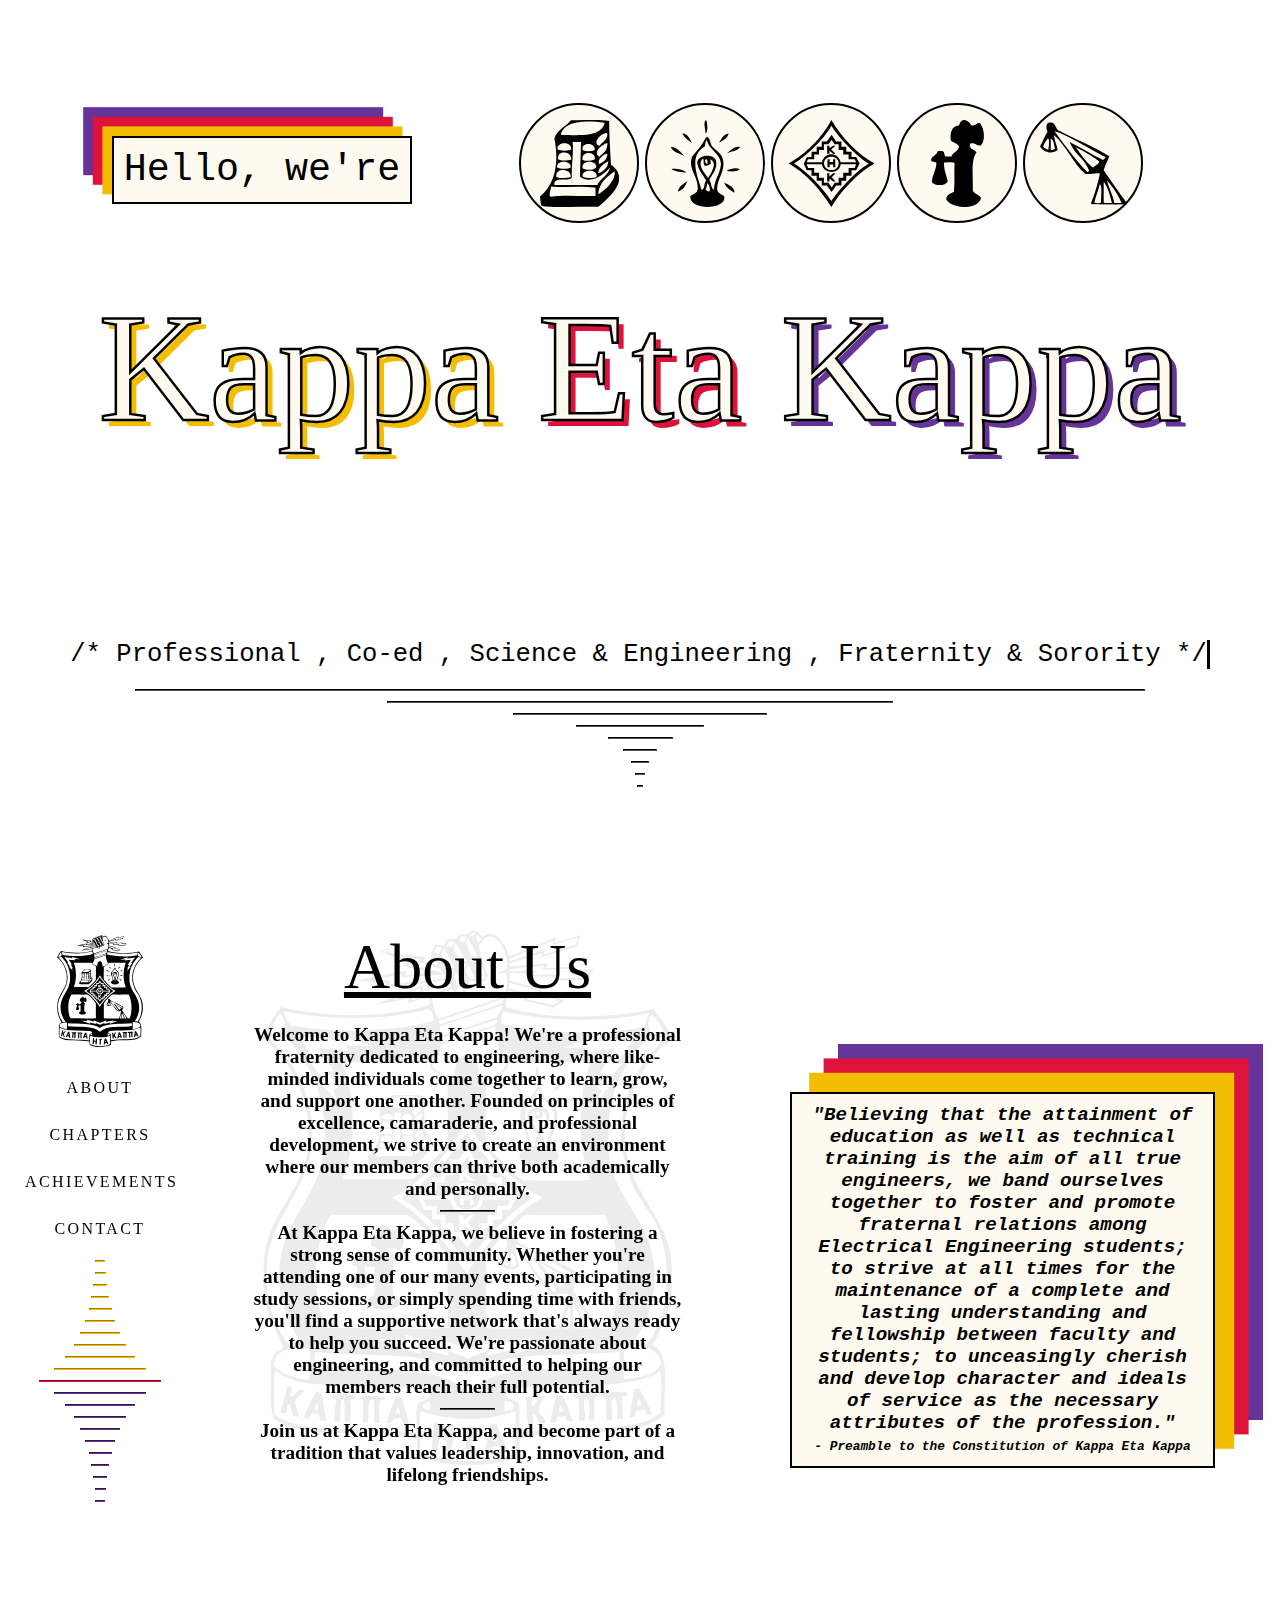
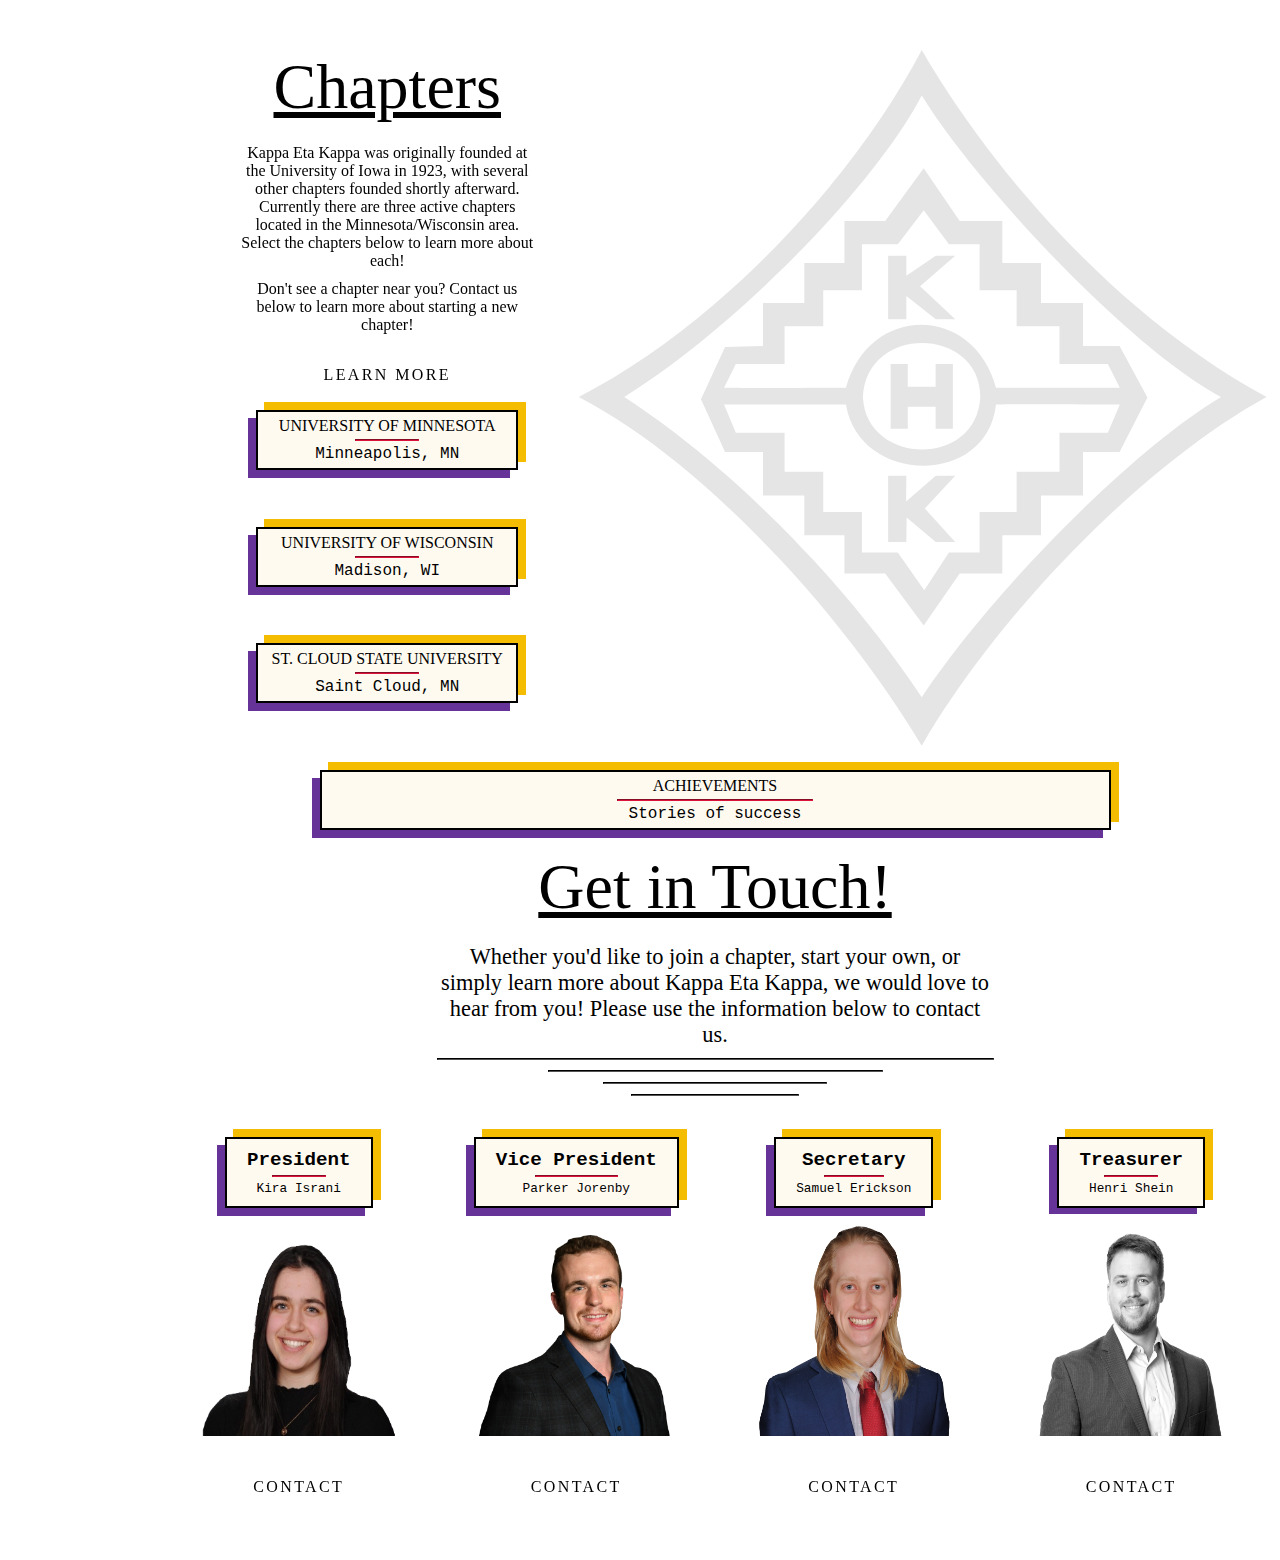
==== commit 6a9a6379: "dynamic json logic and handling" ====
--- a/index.html
+++ b/index.html
@@ -157,7 +157,7 @@
     <!-- Sidebar -->
     <div class="sidebar">
         <div>
-            <div style="padding: 10px;">
+            <div style="padding: 15px;">
                 <a href="#title" style="height:7em;">
                     <svg height="100%" stroke-miterlimit="10" style="fill-rule:nonzero;clip-rule:evenodd;stroke-linecap:round;stroke-linejoin:round;" version="1.1" viewBox="0 0 133.925 174.438" width="100%" xml:space="preserve" xmlns="http://www.w3.org/2000/svg" xmlns:vectornator="http://vectornator.io" xmlns:xlink="http://www.w3.org/1999/xlink">
                         <defs/>
@@ -203,6 +203,7 @@
             <div style="text-align: center; width: 100%;">
                 <a href="#about" class="button borderless" style="margin: 5px;">About</a>
                 <a href="#chapters" class="button borderless" style="margin: 5px;">Chapters</a>
+                <a href="#achievements" class="button borderless" style="margin: 5px;">Achievements</a>
                 <a href="#contact" class="button borderless" style="margin: 5px;">Contact</a>
             </div>
             <div>
@@ -462,6 +463,17 @@
                 </div>
             </div>
         </div>
+        <!-- Achievenements section -->
+        <div class="section-achievements" style="margin: 10px;" id="achievements">
+            <!-- Button links to achievements-->
+            <div onclick="window.location.href='achievements.html';">
+                <div class="chapter-text chapter-button" style="margin: 0 auto;">
+                    <p style="margin: 0 auto; text-transform: uppercase;">Achievements</p>
+                    <hr class="hrr">
+                    <p style="margin: 0 auto; font-family: 'Courier New', Courier, monospace;">Stories of success</p>
+                </div>
+            </div>
+        </div>
         <!-- Showcase NEC Officers and ask viewers to contact us in the last section -->
         <div class="section-contact" id="contact">
             <div class="divider-contact">
--- a/app.css
+++ b/app.css
@@ -121,7 +121,7 @@
     margin: 0;
     padding: 0;
     top: 0px;
-    width: 150px;
+    width: 200px;
     position: -webkit-sticky;
     position: sticky;
     height: 95vh;
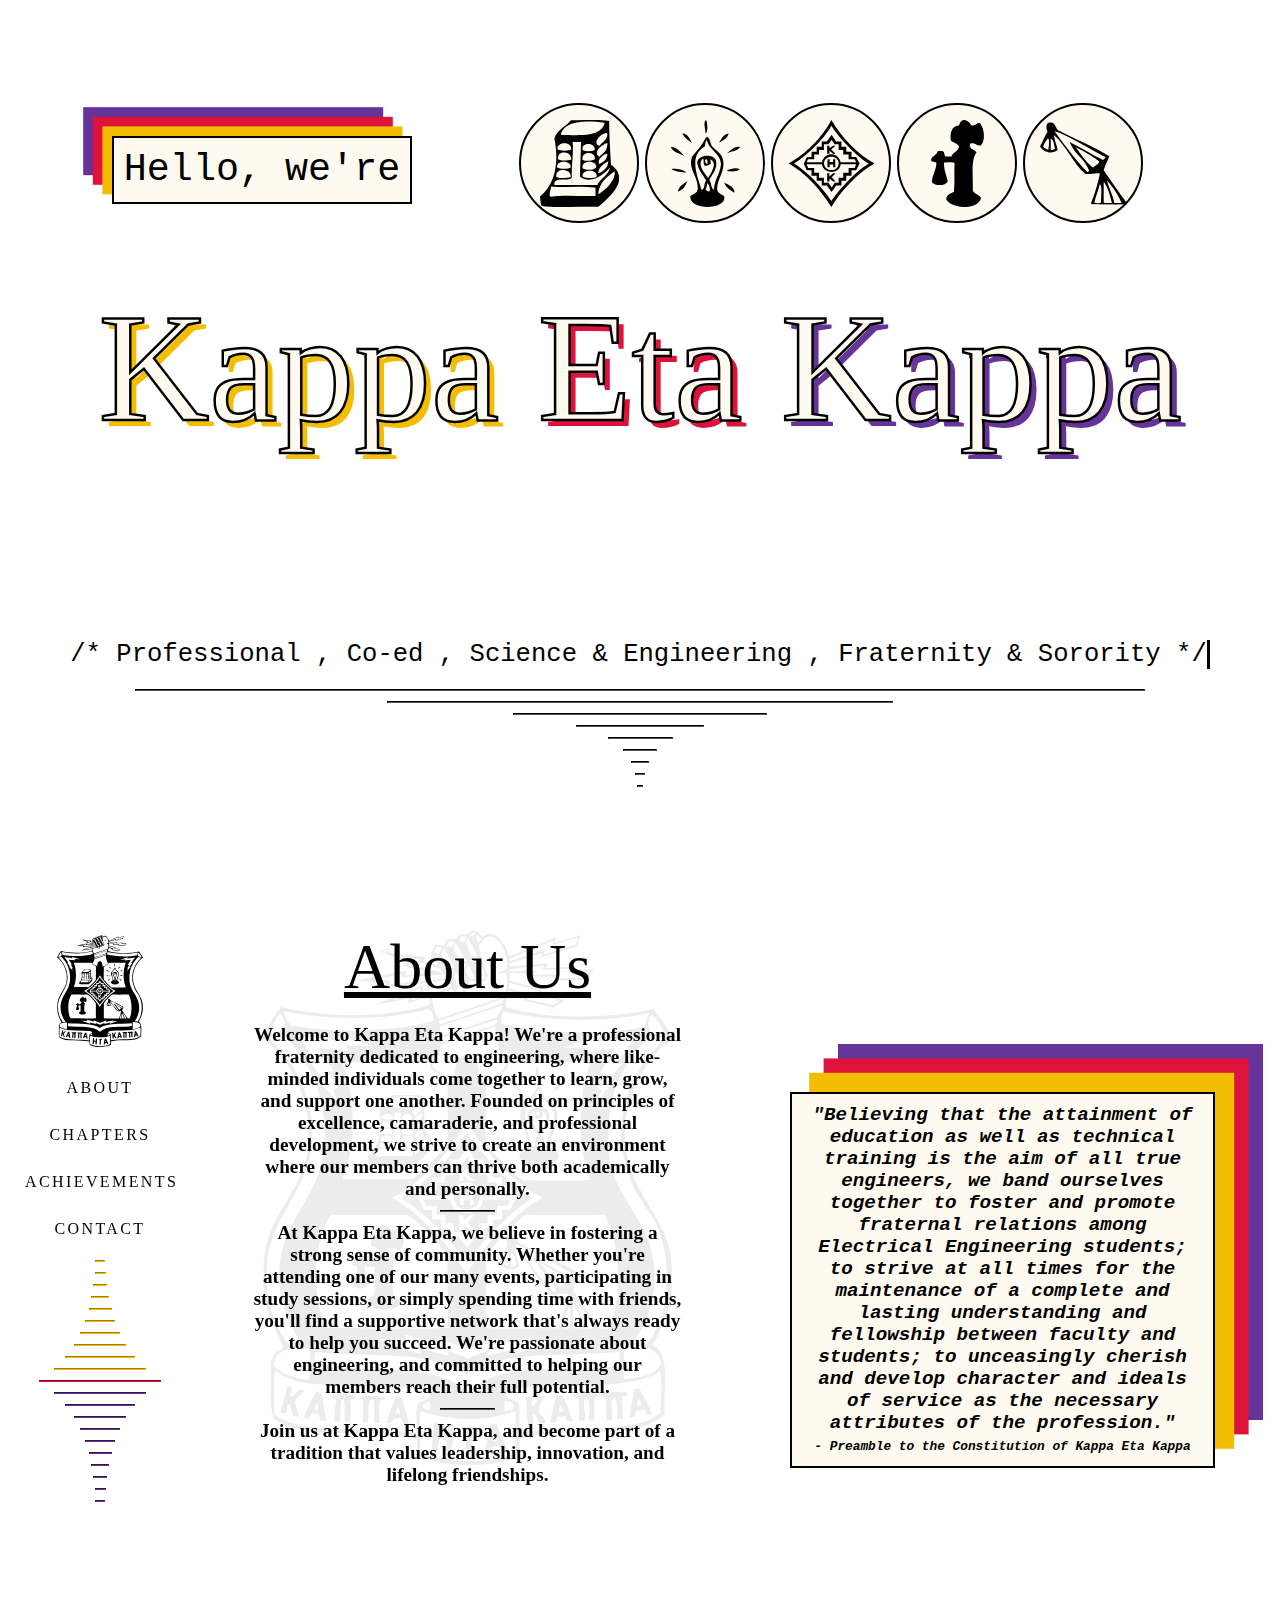
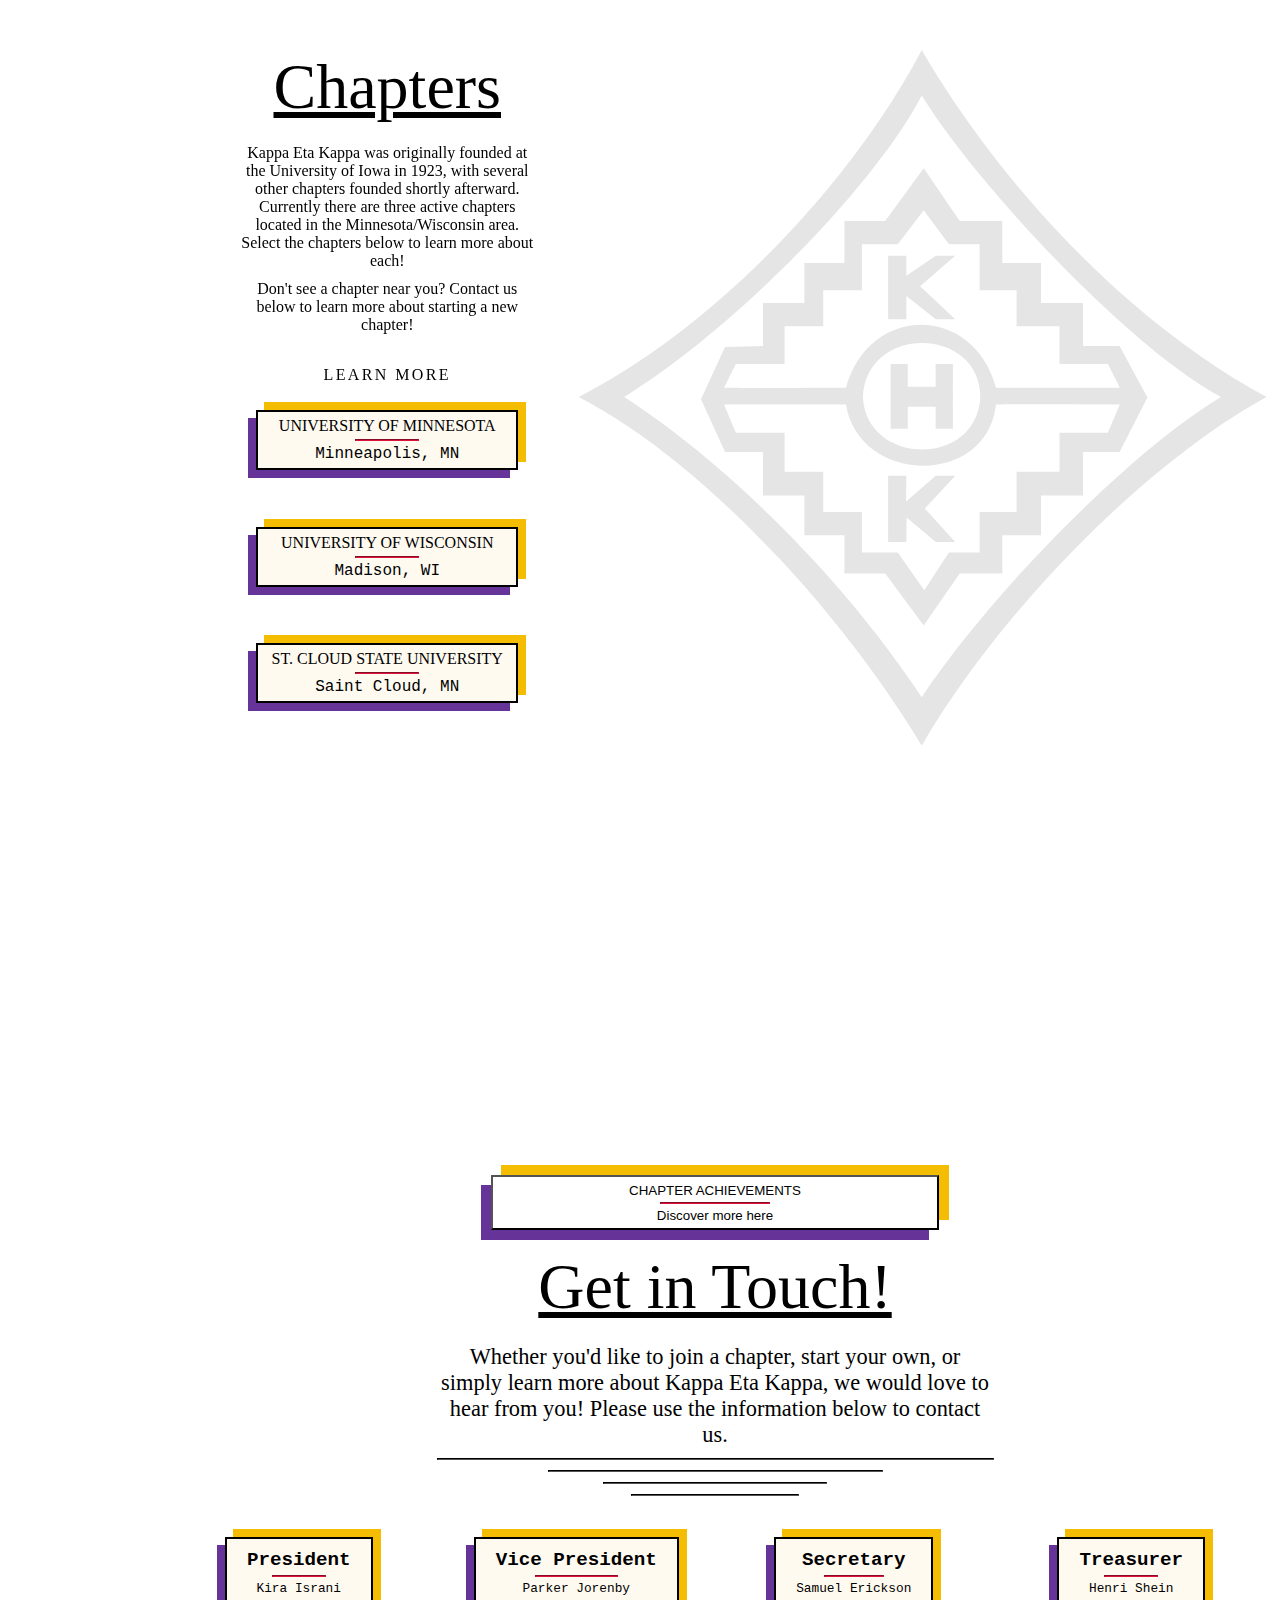
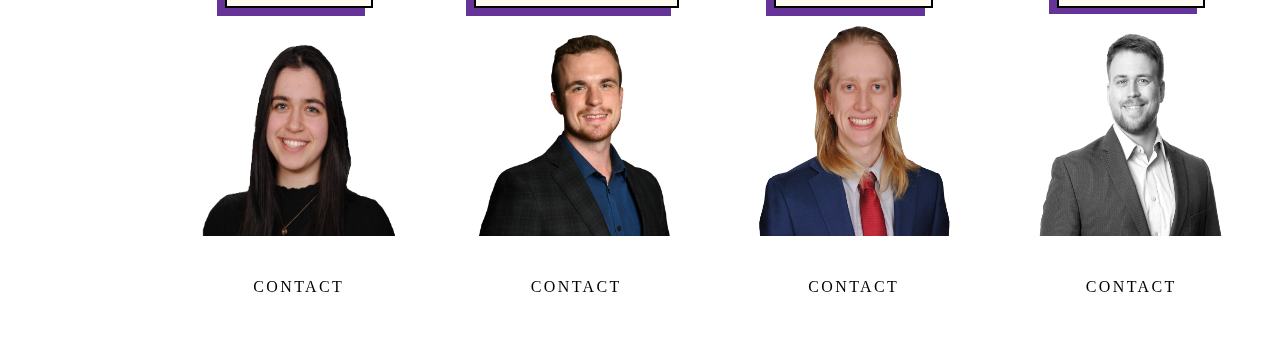
==== commit 649bebfb: "temp commit" ====
--- a/index.html
+++ b/index.html
@@ -203,7 +203,7 @@
             <div style="text-align: center; width: 100%;">
                 <a href="#about" class="button borderless" style="margin: 5px;">About</a>
                 <a href="#chapters" class="button borderless" style="margin: 5px;">Chapters</a>
-                <a href="#achievements" class="button borderless" style="margin: 5px;">Achievements</a>
+                <a href="achievements.html" class="button borderless" style="margin: 5px;">Achievements</a>
                 <a href="#contact" class="button borderless" style="margin: 5px;">Contact</a>
             </div>
             <div>
@@ -240,7 +240,7 @@
                 <div style="resize: horizontal">
                     <div class="square about-content" style="display: flex; justify-content: center;">
                         <div class="square-content" style="opacity: 0.075;">
-                            <svg height="100%" stroke-miterlimit="10" style="fill-rule:nonzero;clip-rule:evenodd;stroke-linecap:round;stroke-linejoin:round;" version="1.1" viewBox="0 0 133.925 174.438" width="100%" xml:space="preserve" xmlns="http://www.w3.org/2000/svg" xmlns:vectornator="http://vectornator.io" xmlns:xlink="http://www.w3.org/1999/xlink">
+                            <svg height="100%" stroke-miterlimit="10" style="fill-rule:nonzero;clip-rule:evenodd;stroke-linecap:round;stroke-linejoin:round; z-index:-1;" version="1.1" viewBox="0 0 133.925 174.438" width="100%" xml:space="preserve" xmlns="http://www.w3.org/2000/svg" xmlns:vectornator="http://vectornator.io" xmlns:xlink="http://www.w3.org/1999/xlink" id="level">
                                 <defs/>
                                 <clipPath id="Crest">
                                     <rect height="174.438" width="133.925" x="0" y="0"/>
@@ -465,14 +465,12 @@
         </div>
         <!-- Achievenements section -->
         <div class="section-achievements" style="margin: 10px;" id="achievements">
-            <!-- Button links to achievements-->
-            <div onclick="window.location.href='achievements.html';">
-                <div class="chapter-text chapter-button" style="margin: 0 auto;">
-                    <p style="margin: 0 auto; text-transform: uppercase;">Achievements</p>
-                    <hr class="hrr">
-                    <p style="margin: 0 auto; font-family: 'Courier New', Courier, monospace;">Stories of success</p>
-                </div>
-            </div>
+           <button  onclick="window.location.href='achievements.html';">
+                CHAPTER ACHIEVEMENTS
+                <hr class="hrr">
+                <div>Discover more here</div>
+                
+           </button>
         </div>
         <!-- Showcase NEC Officers and ask viewers to contact us in the last section -->
         <div class="section-contact" id="contact">
--- a/app.css
+++ b/app.css
@@ -159,6 +159,7 @@
     bottom: 0;
     width: 100%;
     height: 100%;
+    z-index: 1;
 }
 
 /* Responsive circle element */
@@ -710,7 +711,34 @@
         font-size: 2.5vw;
     }
 }
-
+.section-achievements{
+    display: flex;
+    align-items: center;
+    justify-content: center;
+    z-index: 2;
+}
+#level{
+    z-index: -1;
+}
+.section-achievements button{
+    margin-top: 45vh;
+    display: flex;
+    flex-direction: column;
+    align-items: center;
+    justify-content: center;
+    background-color: white;
+    border: 1;
+    width: 35vw;
+    height: 55px;
+    box-shadow:
+    0.75em -0.75em #f5bd02,
+    -0.75em 0.75em rebeccapurple;
+    transition: all 0.5s;
+}.section-achievements button:hover{
+box-shadow:
+    1em -1em #f5bd02,
+    -1em 1em rebeccapurple;
+}
 @media screen and (max-width: 600px) {
     .text-title {
         font-size: 18vw;
